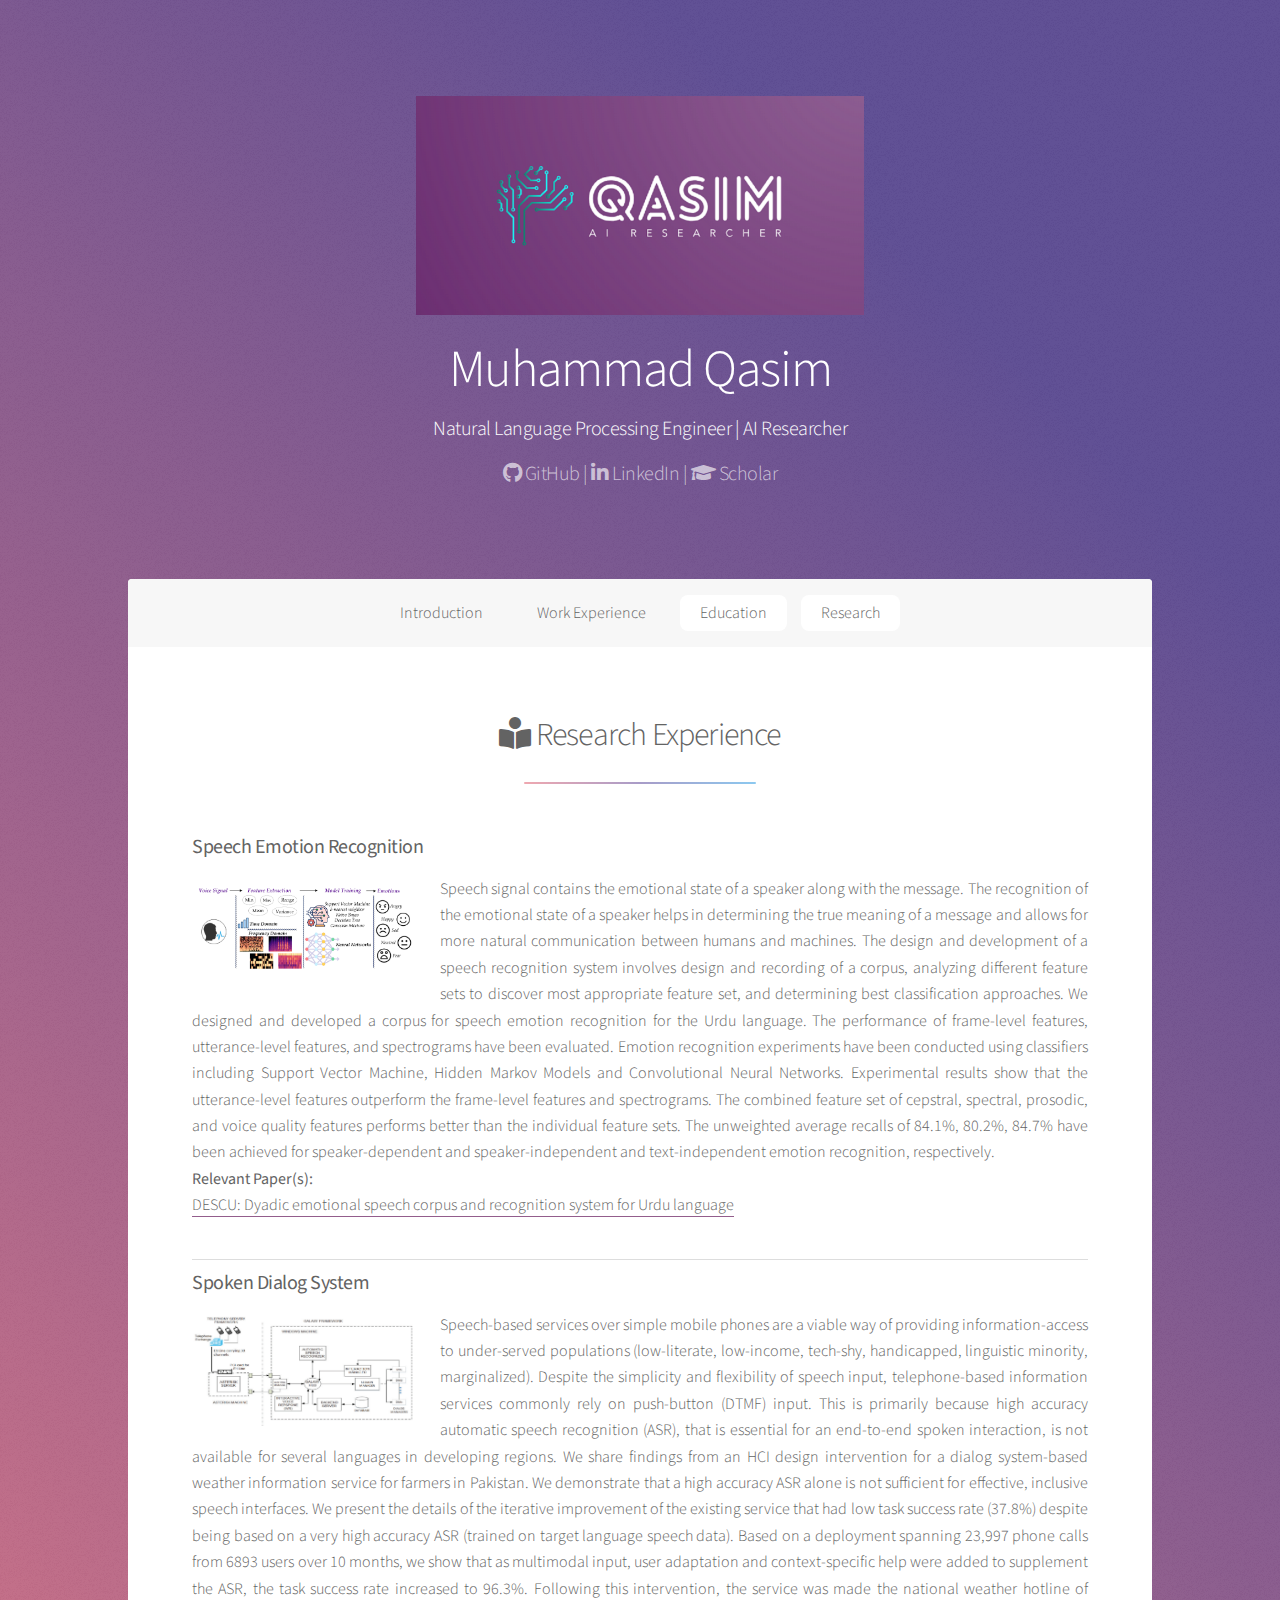
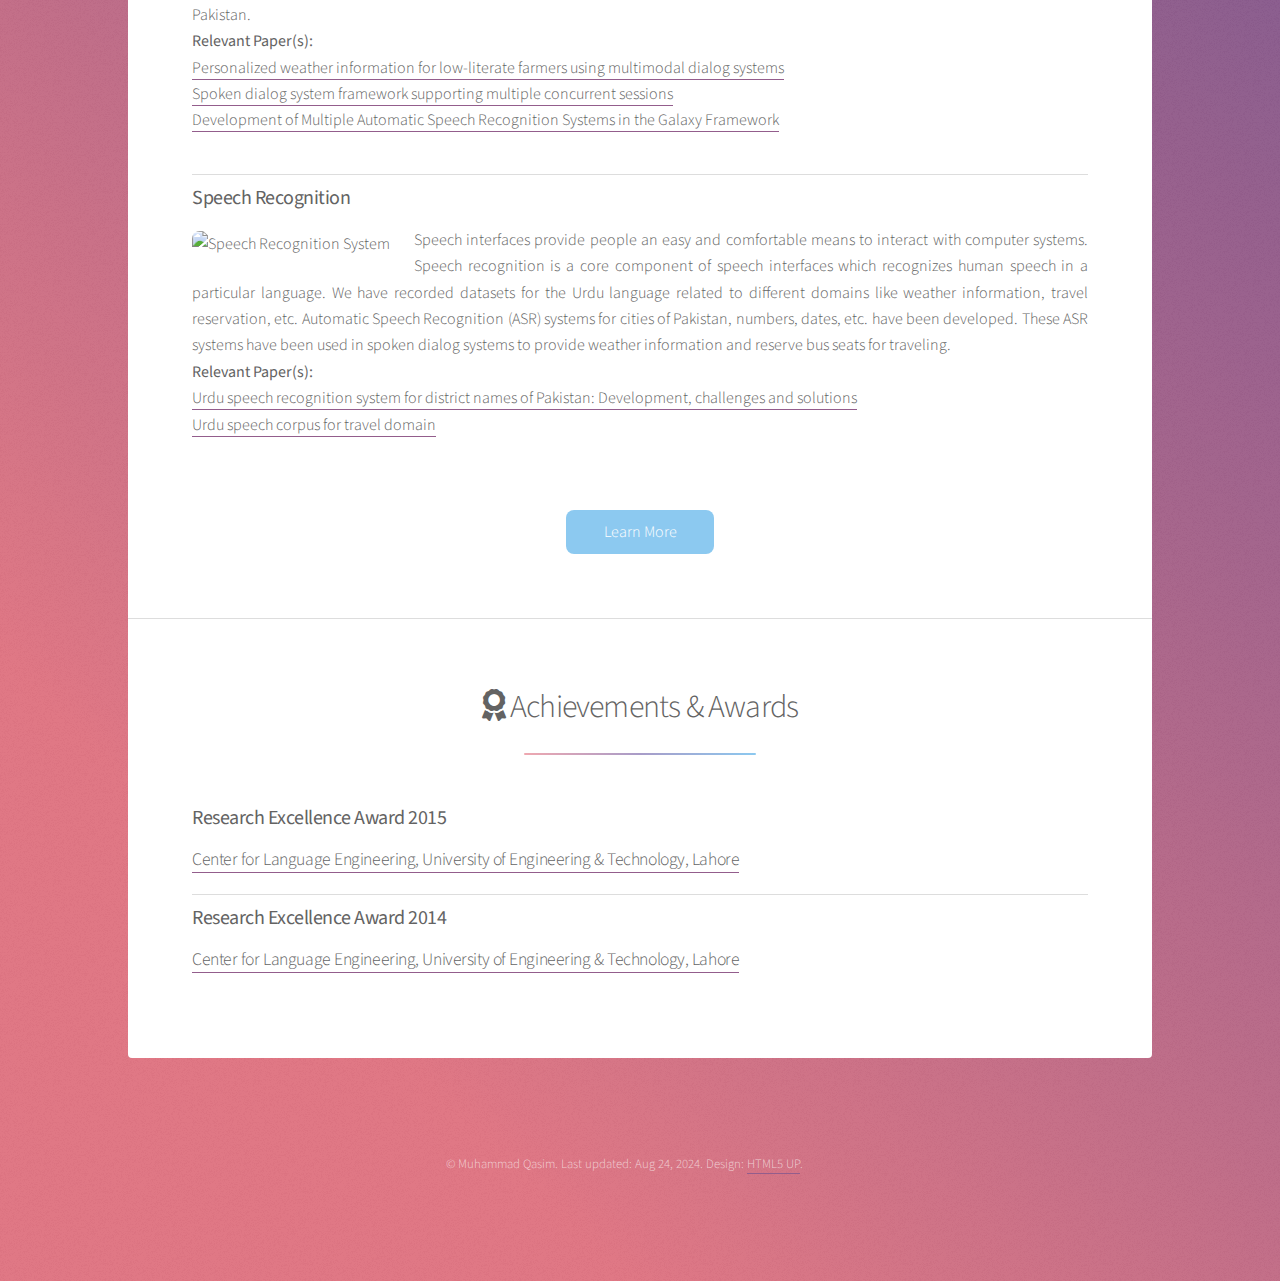
==== research.html @ 7b829e76 "updating profile info" ====
<!DOCTYPE HTML>
<!--
	Stellar by HTML5 UP
	html5up.net | @ajlkn
	Free for personal and commercial use under the CCA 3.0 license (html5up.net/license)
-->
<html>

<head>
	<title>Muhammad Qasim</title>
	<!-- <script src="https://kit.fontawesome.com/84e2fbe91d.js" crossorigin="anonymous"></script> -->
	<meta charset="utf-8" />
	<meta name="viewport" content="width=device-width, initial-scale=1, user-scalable=no" />

	<link rel="icon" href="images/icon-logo.png" type="image/icon type">
	<!--link rel="icon" type="image/x-icon" href="/images/icon-logo.png"-->

	<link rel="stylesheet" href="assets/css/main.css" />
	<noscript>
		<link rel="stylesheet" href="assets/css/noscript.css" /></noscript>
	<!-- <link rel="stylesheet" href="https://cdnjs.cloudflare.com/ajax/libs/font-awesome/4.7.0/css/font-awesome.min.css"> -->


	<!-- <link rel="stylesheet" href="https://cdn.jsdelivr.net/npm/@fortawesome/fontawesome-free@5.15.4/css/fontawesome.min.css" integrity="sha384-jLKHWM3JRmfMU0A5x5AkjWkw/EYfGUAGagvnfryNV3F9VqM98XiIH7VBGVoxVSc7" crossorigin="anonymous"> -->

</head>

<body class="is-preload">

	<!-- Wrapper -->
	<div id="wrapper">

		<!-- Header -->
		<header id="header" class="alt">
			<span class="logo"><img src="images/name-logo.png" alt="Qasim" /></span>
			<h1>Muhammad Qasim</h1>
			<h3>Natural Language Processing Engineer | AI Researcher</h3>
			<p>
				<a href="https://github.com/mqacim/" target="_blank" class="icon brands fa-github"> GitHub </a> | 
				<a href="https://www.linkedin.com/in/m-qasim/" target="_blank" class="icon brands fa-linkedin-in"> LinkedIn </a> | 
				<a href="https://scholar.google.com/citations?hl=en&user=E5h7Z2kAAAAJ" target="_blank" class="icon solid fa-graduation-cap"> Scholar </a>
				<!-- a href="https://mqacim.github.io/" class="fa fa-user"> Profile </a-->
			</p>
		</header>

		<!-- Nav -->
		<nav id="nav">
			<ul>
				<li><a href="index.html#intro">Introduction</a></li>
				<li><a href="index.html#work">Work Experience</a></li>
				<li><a href="index.html#education" class="active">Education</a></li>
				<li><a href="index.html#research" class="active">Research</a></li>
			</ul>
		</nav>

		<!-- Main -->
		<div id="main">

			<!-- First Section -->
			<section id="first" class="main special">
				<header class="major">
					<h2 class="icon solid fa-book-reader"> Research Experience</h2>
				</header>
				<ul class="alt" align="justify">
					<li>
						<h3><b>Speech Emotion Recognition</b></h3>
						<p><span class="image left"><img src="images/RnD/ser.png" alt="Speech Emotion Recognition" /></span>
							Speech signal contains the emotional state of a speaker along with the message. The recognition of the emotional state
							of a speaker helps in determining the true meaning of a message and allows for more natural communication between humans
							and machines. The design and development of a speech recognition system involves design and recording of a corpus, 
							analyzing different feature sets to discover most appropriate feature set, and determining best classification approaches.
							We designed and developed a corpus for speech emotion recognition for the Urdu language. The performance of
							frame-level features, utterance-level features, and spectrograms have been evaluated. Emotion recognition
							experiments have been conducted using classifiers including Support Vector Machine, Hidden Markov Models and
							Convolutional Neural Networks. Experimental results show that the utterance-level features outperform the frame-level
							features and spectrograms. The combined feature set of cepstral, spectral, prosodic, and voice quality features performs
							better than the individual feature sets. The unweighted average recalls of 84.1%, 80.2%, 84.7% have been achieved for
							speaker-dependent and speaker-independent and text-independent emotion recognition, respectively.
							<br>
							<b>Relevant Paper(s):</b>
							<br>
							<a href="https://www.sciencedirect.com/science/article/abs/pii/S0167639323000298">DESCU: Dyadic emotional speech corpus and recognition system for Urdu language</a>
						</p>
					</li>

					<li>
						<h3><b>Spoken Dialog System</b></h3>
						<p><span class="image left"><img src="images/RnD/sds.png" alt="Spoken Dialog System" /></span>
							Speech-based services over simple mobile phones are a viable way of providing information-access to under-served
							populations (low-literate, low-income, tech-shy, handicapped, linguistic minority, marginalized). Despite the simplicity
							and flexibility of speech input, telephone-based information services commonly rely on push-button (DTMF) input. This is
							primarily because high accuracy automatic speech recognition (ASR), that is essential for an end-to-end spoken
							interaction, is not available for several languages in developing regions. We share findings from an HCI design
							intervention for a dialog system-based weather information service for farmers in Pakistan. We demonstrate that a high
							accuracy ASR alone is not sufficient for effective, inclusive speech interfaces. We present the details of the iterative
							improvement of the existing service that had low task success rate (37.8%) despite being based on a very high accuracy
							ASR (trained on target language speech data). Based on a deployment spanning 23,997 phone calls from 6893 users over 10
							months, we show that as multimodal input, user adaptation and context-specific help were added to supplement the ASR,
							the task success rate increased to 96.3%. Following this intervention, the service was made the national weather hotline
							of Pakistan.
							</br>
							<b>Relevant Paper(s):</b>
							</br>
							<a href="https://link.springer.com/article/10.1007/s10772-021-09806-2">Personalized weather information for low-literate farmers using multimodal dialog systems</a>
							</br>
							<a href="https://ieeexplore.ieee.org/document/7918995">Spoken dialog system framework supporting multiple concurrent sessions</a>
							</br>
							<a href="https://www.cle.org.pk/Publication/papers/2015/DEVELOPMENT%20OF%20MULTIPLE%20AUTOMATIC%20SPEECH%20RECOGNITION%20SYSTEMS%20IN%20THE%20GALAXY%20FRAMEWORK.pdf">Development of Multiple Automatic Speech Recognition Systems in the Galaxy Framework</a>
					</p>
					</li>

					<li>
						<h3><b>Speech Recognition</b></h3>
						<p><span class="image left"><img src="https://cdn.prod.website-files.com/5f78e2718ee539597bb33346/61291857f2c2b959d46fa7f2_speech%20recognition.png" alt="Speech Recognition System" /></span>
							Speech interfaces provide people an easy and comfortable means to interact with computer systems. Speech recognition is
							a core component of speech interfaces which recognizes human speech in a particular language. We have recorded datasets 
							for the Urdu language related to different domains like weather information, travel reservation, etc. Automatic Speech 
							Recognition (ASR) systems for cities of Pakistan, numbers, dates, etc. have been developed. These ASR systems have been 
							used in spoken dialog systems to provide weather information and reserve bus seats for traveling.
							</br>
							<b>Relevant Paper(s):</b>
							</br>
							<a href="https://ieeexplore.ieee.org/document/7918979">Urdu speech recognition system for district names of Pakistan: Development, challenges and solutions</a>
							</br>
							<a href="https://ieeexplore.ieee.org/document/7919018">Urdu speech corpus for travel domain</a>
						</p>
					</li>

				</ul>
				<ul class="actions special">
					<li><a href="https://scholar.google.com/citations?hl=en&user=E5h7Z2kAAAAJ"  target="_blank" class="button primary fit">Learn More</a></li>
				</ul>
			</section>

			<section id="second" class="main special">
				<header class="major">
					<h2 class="icon solid fa-award"> Achievements & Awards</h2>
				</header>
				<ul class="alt" align="justify">
					<li>
						<h3><b>Research Excellence Award 2015</b></h3>
						<h4><a href="https://www.cle.org.pk/" target="_blank">Center for Language Engineering, University of Engineering & Technology, Lahore</a></h4>
					</li>
					<li>
						<h3><b>Research Excellence Award 2014</b></h3>
						<h4><a href="https://www.cle.org.pk/" target="_blank">Center for Language Engineering, University of Engineering & Technology, Lahore</a></h4>
					</li>
				</ul>
			</section>

		</div>

		<!-- Footer -->
		<footer id="footer">
			<p class="copyright">&copy; Muhammad Qasim. Last updated: Aug 24, 2024. Design: <a href="https://html5up.net">HTML5 UP</a>.</p>
		</footer>

	</div>

	<!-- Scripts -->
	<script src="assets/js/jquery.min.js"></script>
	<script src="assets/js/jquery.scrollex.min.js"></script>
	<script src="assets/js/jquery.scrolly.min.js"></script>
	<script src="assets/js/browser.min.js"></script>
	<script src="assets/js/breakpoints.min.js"></script>
	<script src="assets/js/util.js"></script>
	<script src="assets/js/main.js"></script>

</body>

</html>
---- assets/css/main.css ----
@import url(fontawesome-all.min.css);
@import 'https://fonts.googleapis.com/css?family=Source+Sans+Pro:300,400';

/*
	Stellar by HTML5 UP
	html5up.net | @ajlkn
	Free for personal and commercial use under the CCA 3.0 license (html5up.net/license)
*/

html, body, div, span, applet, object,
iframe, h1, h2, h3, h4, h5, h6, p, blockquote,
pre, a, abbr, acronym, address, big, cite,
code, del, dfn, em, img, ins, kbd, q, s, samp,
small, strike, strong, sub, sup, tt, var, b,
u, i, center, dl, dt, dd, ol, ul, li, fieldset,
form, label, legend, table, caption, tbody,
tfoot, thead, tr, th, td, article, aside,
canvas, details, embed, figure, figcaption,
footer, header, hgroup, menu, nav, output, ruby,
section, summary, time, mark, audio, video {
	margin: 0;
	padding: 0;
	border: 0;
	font-size: 100%;
	font: inherit;
	vertical-align: baseline;}

article, aside, details, figcaption, figure,
footer, header, hgroup, menu, nav, section {
	display: block;}

body {
	line-height: 1;
}

ol, ul {
	list-style: none;
}

blockquote, q {
	quotes: none;
}

	blockquote:before, blockquote:after, q:before, q:after {
		content: '';
		content: none;
	}

table {
	border-collapse: collapse;
	border-spacing: 0;
}

body {
	-webkit-text-size-adjust: none;
}

mark {
	background-color: transparent;
	color: inherit;
}

input::-moz-focus-inner {
	border: 0;
	padding: 0;
}

input, select, textarea {
	-moz-appearance: none;
	-webkit-appearance: none;
	-ms-appearance: none;
	appearance: none;
}

/* Basic */

	@-ms-viewport {
		width: device-width;
	}

	body {
		-ms-overflow-style: scrollbar;
	}

	@media screen and (max-width: 480px) {

		html, body {
			min-width: 320px;
		}

	}

	html {
		box-sizing: border-box;
	}

	*, *:before, *:after {
		box-sizing: inherit;
	}

	body {
		background-color: #935d8c;
		background-image: url("images/overlay.png"), -moz-linear-gradient(45deg, #e37682 15%, #5f4d93 85%);
		background-image: url("images/overlay.png"), -webkit-linear-gradient(45deg, #e37682 15%, #5f4d93 85%);
		background-image: url("images/overlay.png"), -ms-linear-gradient(45deg, #e37682 15%, #5f4d93 85%);
		background-image: url("images/overlay.png"), linear-gradient(45deg, #e37682 15%, #5f4d93 85%);
	}

		body.is-preload *, body.is-preload *:before, body.is-preload *:after {
			-moz-animation: none !important;
			-webkit-animation: none !important;
			-ms-animation: none !important;
			animation: none !important;
			-moz-transition: none !important;
			-webkit-transition: none !important;
			-ms-transition: none !important;
			transition: none !important;
		}

/* Type */

	body {
		background-color: #935d8c;
		color: rgba(255, 255, 255, 0.65);
	}

	body, input, select, textarea {
		font-family: "Source Sans Pro", Helvetica, sans-serif;
		font-size: 17pt;
		font-weight: 300;
		line-height: 1.65;
	}

		@media screen and (max-width: 1680px) {

			body, input, select, textarea {
				font-size: 14pt;
			}

		}

		@media screen and (max-width: 1280px) {

			body, input, select, textarea {
				font-size: 12pt;
			}

		}

		@media screen and (max-width: 360px) {

			body, input, select, textarea {
				font-size: 11pt;
			}

		}

	a {
		-moz-transition: color 0.2s ease, border-bottom 0.2s ease;
		-webkit-transition: color 0.2s ease, border-bottom 0.2s ease;
		-ms-transition: color 0.2s ease, border-bottom 0.2s ease;
		transition: color 0.2s ease, border-bottom 0.2s ease;
		text-decoration: none;
		border-bottom: solid 1px;
		border-bottom-color: #935d8c;
		color: inherit;
	}

		a:hover {
			border-bottom-color: #935d8c;
		}

	strong, b {
		font-weight: 400;
	}

	em, i {
		font-style: italic;
	}

	p {
		margin: 0 0 2em 0;
	}

		p.content {
			-moz-columns: 20em 2;
			-webkit-columns: 20em 2;
			-ms-columns: 20em 2;
			columns: 20em 2;
			-moz-column-gap: 2em;
			-webkit-column-gap: 2em;
			-ms-column-gap: 2em;
			column-gap: 2em;
			text-align: justify;
		}
	.tooltip {
		position: relative;
		display: inline-block;
		/* border-bottom: 1px solid black; */
		}
		
		.tooltip .tooltiptext {
		visibility: hidden;
		width: 120px;
		background-color: black;
		color: #fff;
		text-align: center;
		border-radius: 6px;
		padding: 5px 0;
		position: absolute;
		z-index: 1;
		bottom: 100%;
		left: 50%;
		margin-left: -60px;
		
		/* Fade in tooltip - takes 1 second to go from 0% to 100% opac: */
		opacity: 0;
		transition: opacity 1s;
		}
		
		.tooltip:hover .tooltiptext {
		visibility: visible;
		opacity: 1;
		}
		
	h1, h2, h3, h4, h5, h6 {
		font-weight: 300;
		line-height: 1.5;
		margin: 0 0 0.7em 0;
		letter-spacing: -0.025em;
	}

		h1 a, h2 a, h3 a, h4 a, h5 a, h6 a {
			color: inherit;
			text-decoration: none;
		}

	h1 {
		font-size: 2.5em;
		line-height: 1.2;
	}

	h2 {
		font-size: 1.5em;
	}

	h3 {
		font-size: 1.25em;
	}

	h4 {
		font-size: 1.1em;
	}

	h5 {
		font-size: 0.9em;
	}

	h6 {
		font-size: 0.7em;
	}

	@media screen and (max-width: 736px) {

		h1 {
			font-size: 2em;
		}

	}

	sub {
		font-size: 0.8em;
		position: relative;
		top: 0.5em;
	}

	sup {
		font-size: 0.8em;
		position: relative;
		top: -0.5em;
	}

	blockquote {
		border-left: solid 4px;
		font-style: italic;
		margin: 0 0 2em 0;
		padding: 0.5em 0 0.5em 2em;
	}

	code {
		border-radius: 8px;
		border: solid 1px;
		font-family: "Courier New", monospace;
		font-size: 0.9em;
		margin: 0 0.25em;
		padding: 0.25em 0.65em;
	}

	pre {
		-webkit-overflow-scrolling: touch;
		font-family: "Courier New", monospace;
		font-size: 0.9em;
		margin: 0 0 2em 0;
	}

		pre code {
			display: block;
			line-height: 1.75;
			padding: 1em 1.5em;
			overflow-x: auto;
		}

	hr {
		border: 0;
		border-bottom: solid 1px;
		margin: 2em 0;
	}

		hr.major {
			margin: 3em 0;
		}

	.align-left {
		text-align: left;
	}

	.align-center {
		text-align: center;
	}

	.align-right {
		text-align: right;
	}

	input, select, textarea {
		color: #ffffff;
	}

	a:hover {
		color: #ffffff;
	}

	strong, b {
		color: #ffffff;
	}

	h1, h2, h3, h4, h5, h6 {
		color: #ffffff;
	}

	blockquote {
		border-left-color: rgba(255, 255, 255, 0.35);
	}

	code {
		background: rgba(255, 255, 255, 0.075);
		border-color: rgba(255, 255, 255, 0.35);
	}

	hr {
		border-bottom-color: rgba(255, 255, 255, 0.35);
	}

/* Row */

	.row {
		display: flex;
		flex-wrap: wrap;
		box-sizing: border-box;
		align-items: stretch;
	}

		.row > * {
			box-sizing: border-box;
		}

		.row.gtr-uniform > * > :last-child {
			margin-bottom: 0;
		}

		.row.aln-left {
			justify-content: flex-start;
		}

		.row.aln-center {
			justify-content: center;
		}

		.row.aln-right {
			justify-content: flex-end;
		}

		.row.aln-top {
			align-items: flex-start;
		}

		.row.aln-middle {
			align-items: center;
		}

		.row.aln-bottom {
			align-items: flex-end;
		}

		.row > .imp {
			order: -1;
		}

		.row > .col-1 {
			width: 8.33333%;
		}

		.row > .off-1 {
			margin-left: 8.33333%;
		}

		.row > .col-2 {
			width: 16.66667%;
		}

		.row > .off-2 {
			margin-left: 16.66667%;
		}

		.row > .col-3 {
			width: 25%;
		}

		.row > .off-3 {
			margin-left: 25%;
		}

		.row > .col-4 {
			width: 33.33333%;
		}

		.row > .off-4 {
			margin-left: 33.33333%;
		}

		.row > .col-5 {
			width: 41.66667%;
		}

		.row > .off-5 {
			margin-left: 41.66667%;
		}

		.row > .col-6 {
			width: 50%;
		}

		.row > .off-6 {
			margin-left: 50%;
		}

		.row > .col-7 {
			width: 58.33333%;
		}

		.row > .off-7 {
			margin-left: 58.33333%;
		}

		.row > .col-8 {
			width: 66.66667%;
		}

		.row > .off-8 {
			margin-left: 66.66667%;
		}

		.row > .col-9 {
			width: 75%;
		}

		.row > .off-9 {
			margin-left: 75%;
		}

		.row > .col-10 {
			width: 83.33333%;
		}

		.row > .off-10 {
			margin-left: 83.33333%;
		}

		.row > .col-11 {
			width: 91.66667%;
		}

		.row > .off-11 {
			margin-left: 91.66667%;
		}

		.row > .col-12 {
			width: 100%;
		}

		.row > .off-12 {
			margin-left: 100%;
		}

		.row.gtr-0 {
			margin-top: 0;
			margin-left: 0em;
		}

			.row.gtr-0 > * {
				padding: 0 0 0 0em;
			}

			.row.gtr-0.gtr-uniform {
				margin-top: 0em;
			}

				.row.gtr-0.gtr-uniform > * {
					padding-top: 0em;
				}

		.row.gtr-25 {
			margin-top: 0;
			margin-left: -0.375em;
		}

			.row.gtr-25 > * {
				padding: 0 0 0 0.375em;
			}

			.row.gtr-25.gtr-uniform {
				margin-top: -0.375em;
			}

				.row.gtr-25.gtr-uniform > * {
					padding-top: 0.375em;
				}

		.row.gtr-50 {
			margin-top: 0;
			margin-left: -0.75em;
		}

			.row.gtr-50 > * {
				padding: 0 0 0 0.75em;
			}

			.row.gtr-50.gtr-uniform {
				margin-top: -0.75em;
			}

				.row.gtr-50.gtr-uniform > * {
					padding-top: 0.75em;
				}

		.row {
			margin-top: 0;
			margin-left: -1.5em;
		}

			.row > * {
				padding: 0 0 0 1.5em;
			}

			.row.gtr-uniform {
				margin-top: -1.5em;
			}

				.row.gtr-uniform > * {
					padding-top: 1.5em;
				}

		.row.gtr-150 {
			margin-top: 0;
			margin-left: -2.25em;
		}

			.row.gtr-150 > * {
				padding: 0 0 0 2.25em;
			}

			.row.gtr-150.gtr-uniform {
				margin-top: -2.25em;
			}

				.row.gtr-150.gtr-uniform > * {
					padding-top: 2.25em;
				}

		.row.gtr-200 {
			margin-top: 0;
			margin-left: -3em;
		}

			.row.gtr-200 > * {
				padding: 0 0 0 3em;
			}

			.row.gtr-200.gtr-uniform {
				margin-top: -3em;
			}

				.row.gtr-200.gtr-uniform > * {
					padding-top: 3em;
				}

		@media screen and (max-width: 1680px) {

			.row {
				display: flex;
				flex-wrap: wrap;
				box-sizing: border-box;
				align-items: stretch;
			}

				.row > * {
					box-sizing: border-box;
				}

				.row.gtr-uniform > * > :last-child {
					margin-bottom: 0;
				}

				.row.aln-left {
					justify-content: flex-start;
				}

				.row.aln-center {
					justify-content: center;
				}

				.row.aln-right {
					justify-content: flex-end;
				}

				.row.aln-top {
					align-items: flex-start;
				}

				.row.aln-middle {
					align-items: center;
				}

				.row.aln-bottom {
					align-items: flex-end;
				}

				.row > .imp-xlarge {
					order: -1;
				}

				.row > .col-1-xlarge {
					width: 8.33333%;
				}

				.row > .off-1-xlarge {
					margin-left: 8.33333%;
				}

				.row > .col-2-xlarge {
					width: 16.66667%;
				}

				.row > .off-2-xlarge {
					margin-left: 16.66667%;
				}

				.row > .col-3-xlarge {
					width: 25%;
				}

				.row > .off-3-xlarge {
					margin-left: 25%;
				}

				.row > .col-4-xlarge {
					width: 33.33333%;
				}

				.row > .off-4-xlarge {
					margin-left: 33.33333%;
				}

				.row > .col-5-xlarge {
					width: 41.66667%;
				}

				.row > .off-5-xlarge {
					margin-left: 41.66667%;
				}

				.row > .col-6-xlarge {
					width: 50%;
				}

				.row > .off-6-xlarge {
					margin-left: 50%;
				}

				.row > .col-7-xlarge {
					width: 58.33333%;
				}

				.row > .off-7-xlarge {
					margin-left: 58.33333%;
				}

				.row > .col-8-xlarge {
					width: 66.66667%;
				}

				.row > .off-8-xlarge {
					margin-left: 66.66667%;
				}

				.row > .col-9-xlarge {
					width: 75%;
				}

				.row > .off-9-xlarge {
					margin-left: 75%;
				}

				.row > .col-10-xlarge {
					width: 83.33333%;
				}

				.row > .off-10-xlarge {
					margin-left: 83.33333%;
				}

				.row > .col-11-xlarge {
					width: 91.66667%;
				}

				.row > .off-11-xlarge {
					margin-left: 91.66667%;
				}

				.row > .col-12-xlarge {
					width: 100%;
				}

				.row > .off-12-xlarge {
					margin-left: 100%;
				}

				.row.gtr-0 {
					margin-top: 0;
					margin-left: 0em;
				}

					.row.gtr-0 > * {
						padding: 0 0 0 0em;
					}

					.row.gtr-0.gtr-uniform {
						margin-top: 0em;
					}

						.row.gtr-0.gtr-uniform > * {
							padding-top: 0em;
						}

				.row.gtr-25 {
					margin-top: 0;
					margin-left: -0.375em;
				}

					.row.gtr-25 > * {
						padding: 0 0 0 0.375em;
					}

					.row.gtr-25.gtr-uniform {
						margin-top: -0.375em;
					}

						.row.gtr-25.gtr-uniform > * {
							padding-top: 0.375em;
						}

				.row.gtr-50 {
					margin-top: 0;
					margin-left: -0.75em;
				}

					.row.gtr-50 > * {
						padding: 0 0 0 0.75em;
					}

					.row.gtr-50.gtr-uniform {
						margin-top: -0.75em;
					}

						.row.gtr-50.gtr-uniform > * {
							padding-top: 0.75em;
						}

				.row {
					margin-top: 0;
					margin-left: -1.5em;
				}

					.row > * {
						padding: 0 0 0 1.5em;
					}

					.row.gtr-uniform {
						margin-top: -1.5em;
					}

						.row.gtr-uniform > * {
							padding-top: 1.5em;
						}

				.row.gtr-150 {
					margin-top: 0;
					margin-left: -2.25em;
				}

					.row.gtr-150 > * {
						padding: 0 0 0 2.25em;
					}

					.row.gtr-150.gtr-uniform {
						margin-top: -2.25em;
					}

						.row.gtr-150.gtr-uniform > * {
							padding-top: 2.25em;
						}

				.row.gtr-200 {
					margin-top: 0;
					margin-left: -3em;
				}

					.row.gtr-200 > * {
						padding: 0 0 0 3em;
					}

					.row.gtr-200.gtr-uniform {
						margin-top: -3em;
					}

						.row.gtr-200.gtr-uniform > * {
							padding-top: 3em;
						}

		}

		@media screen and (max-width: 1280px) {

			.row {
				display: flex;
				flex-wrap: wrap;
				box-sizing: border-box;
				align-items: stretch;
			}

				.row > * {
					box-sizing: border-box;
				}

				.row.gtr-uniform > * > :last-child {
					margin-bottom: 0;
				}

				.row.aln-left {
					justify-content: flex-start;
				}

				.row.aln-center {
					justify-content: center;
				}

				.row.aln-right {
					justify-content: flex-end;
				}

				.row.aln-top {
					align-items: flex-start;
				}

				.row.aln-middle {
					align-items: center;
				}

				.row.aln-bottom {
					align-items: flex-end;
				}

				.row > .imp-large {
					order: -1;
				}

				.row > .col-1-large {
					width: 8.33333%;
				}

				.row > .off-1-large {
					margin-left: 8.33333%;
				}

				.row > .col-2-large {
					width: 16.66667%;
				}

				.row > .off-2-large {
					margin-left: 16.66667%;
				}

				.row > .col-3-large {
					width: 25%;
				}

				.row > .off-3-large {
					margin-left: 25%;
				}

				.row > .col-4-large {
					width: 33.33333%;
				}

				.row > .off-4-large {
					margin-left: 33.33333%;
				}

				.row > .col-5-large {
					width: 41.66667%;
				}

				.row > .off-5-large {
					margin-left: 41.66667%;
				}

				.row > .col-6-large {
					width: 50%;
				}

				.row > .off-6-large {
					margin-left: 50%;
				}

				.row > .col-7-large {
					width: 58.33333%;
				}

				.row > .off-7-large {
					margin-left: 58.33333%;
				}

				.row > .col-8-large {
					width: 66.66667%;
				}

				.row > .off-8-large {
					margin-left: 66.66667%;
				}

				.row > .col-9-large {
					width: 75%;
				}

				.row > .off-9-large {
					margin-left: 75%;
				}

				.row > .col-10-large {
					width: 83.33333%;
				}

				.row > .off-10-large {
					margin-left: 83.33333%;
				}

				.row > .col-11-large {
					width: 91.66667%;
				}

				.row > .off-11-large {
					margin-left: 91.66667%;
				}

				.row > .col-12-large {
					width: 100%;
				}

				.row > .off-12-large {
					margin-left: 100%;
				}

				.row.gtr-0 {
					margin-top: 0;
					margin-left: 0em;
				}

					.row.gtr-0 > * {
						padding: 0 0 0 0em;
					}

					.row.gtr-0.gtr-uniform {
						margin-top: 0em;
					}

						.row.gtr-0.gtr-uniform > * {
							padding-top: 0em;
						}

				.row.gtr-25 {
					margin-top: 0;
					margin-left: -0.375em;
				}

					.row.gtr-25 > * {
						padding: 0 0 0 0.375em;
					}

					.row.gtr-25.gtr-uniform {
						margin-top: -0.375em;
					}

						.row.gtr-25.gtr-uniform > * {
							padding-top: 0.375em;
						}

				.row.gtr-50 {
					margin-top: 0;
					margin-left: -0.75em;
				}

					.row.gtr-50 > * {
						padding: 0 0 0 0.75em;
					}

					.row.gtr-50.gtr-uniform {
						margin-top: -0.75em;
					}

						.row.gtr-50.gtr-uniform > * {
							padding-top: 0.75em;
						}

				.row {
					margin-top: 0;
					margin-left: -1.5em;
				}

					.row > * {
						padding: 0 0 0 1.5em;
					}

					.row.gtr-uniform {
						margin-top: -1.5em;
					}

						.row.gtr-uniform > * {
							padding-top: 1.5em;
						}

				.row.gtr-150 {
					margin-top: 0;
					margin-left: -2.25em;
				}

					.row.gtr-150 > * {
						padding: 0 0 0 2.25em;
					}

					.row.gtr-150.gtr-uniform {
						margin-top: -2.25em;
					}

						.row.gtr-150.gtr-uniform > * {
							padding-top: 2.25em;
						}

				.row.gtr-200 {
					margin-top: 0;
					margin-left: -3em;
				}

					.row.gtr-200 > * {
						padding: 0 0 0 3em;
					}

					.row.gtr-200.gtr-uniform {
						margin-top: -3em;
					}

						.row.gtr-200.gtr-uniform > * {
							padding-top: 3em;
						}

		}

		@media screen and (max-width: 980px) {

			.row {
				display: flex;
				flex-wrap: wrap;
				box-sizing: border-box;
				align-items: stretch;
			}

				.row > * {
					box-sizing: border-box;
				}

				.row.gtr-uniform > * > :last-child {
					margin-bottom: 0;
				}

				.row.aln-left {
					justify-content: flex-start;
				}

				.row.aln-center {
					justify-content: center;
				}

				.row.aln-right {
					justify-content: flex-end;
				}

				.row.aln-top {
					align-items: flex-start;
				}

				.row.aln-middle {
					align-items: center;
				}

				.row.aln-bottom {
					align-items: flex-end;
				}

				.row > .imp-medium {
					order: -1;
				}

				.row > .col-1-medium {
					width: 8.33333%;
				}

				.row > .off-1-medium {
					margin-left: 8.33333%;
				}

				.row > .col-2-medium {
					width: 16.66667%;
				}

				.row > .off-2-medium {
					margin-left: 16.66667%;
				}

				.row > .col-3-medium {
					width: 25%;
				}

				.row > .off-3-medium {
					margin-left: 25%;
				}

				.row > .col-4-medium {
					width: 33.33333%;
				}

				.row > .off-4-medium {
					margin-left: 33.33333%;
				}

				.row > .col-5-medium {
					width: 41.66667%;
				}

				.row > .off-5-medium {
					margin-left: 41.66667%;
				}

				.row > .col-6-medium {
					width: 50%;
				}

				.row > .off-6-medium {
					margin-left: 50%;
				}

				.row > .col-7-medium {
					width: 58.33333%;
				}

				.row > .off-7-medium {
					margin-left: 58.33333%;
				}

				.row > .col-8-medium {
					width: 66.66667%;
				}

				.row > .off-8-medium {
					margin-left: 66.66667%;
				}

				.row > .col-9-medium {
					width: 75%;
				}

				.row > .off-9-medium {
					margin-left: 75%;
				}

				.row > .col-10-medium {
					width: 83.33333%;
				}

				.row > .off-10-medium {
					margin-left: 83.33333%;
				}

				.row > .col-11-medium {
					width: 91.66667%;
				}

				.row > .off-11-medium {
					margin-left: 91.66667%;
				}

				.row > .col-12-medium {
					width: 100%;
				}

				.row > .off-12-medium {
					margin-left: 100%;
				}

				.row.gtr-0 {
					margin-top: 0;
					margin-left: 0em;
				}

					.row.gtr-0 > * {
						padding: 0 0 0 0em;
					}

					.row.gtr-0.gtr-uniform {
						margin-top: 0em;
					}

						.row.gtr-0.gtr-uniform > * {
							padding-top: 0em;
						}

				.row.gtr-25 {
					margin-top: 0;
					margin-left: -0.375em;
				}

					.row.gtr-25 > * {
						padding: 0 0 0 0.375em;
					}

					.row.gtr-25.gtr-uniform {
						margin-top: -0.375em;
					}

						.row.gtr-25.gtr-uniform > * {
							padding-top: 0.375em;
						}

				.row.gtr-50 {
					margin-top: 0;
					margin-left: -0.75em;
				}

					.row.gtr-50 > * {
						padding: 0 0 0 0.75em;
					}

					.row.gtr-50.gtr-uniform {
						margin-top: -0.75em;
					}

						.row.gtr-50.gtr-uniform > * {
							padding-top: 0.75em;
						}

				.row {
					margin-top: 0;
					margin-left: -1.5em;
				}

					.row > * {
						padding: 0 0 0 1.5em;
					}

					.row.gtr-uniform {
						margin-top: -1.5em;
					}

						.row.gtr-uniform > * {
							padding-top: 1.5em;
						}

				.row.gtr-150 {
					margin-top: 0;
					margin-left: -2.25em;
				}

					.row.gtr-150 > * {
						padding: 0 0 0 2.25em;
					}

					.row.gtr-150.gtr-uniform {
						margin-top: -2.25em;
					}

						.row.gtr-150.gtr-uniform > * {
							padding-top: 2.25em;
						}

				.row.gtr-200 {
					margin-top: 0;
					margin-left: -3em;
				}

					.row.gtr-200 > * {
						padding: 0 0 0 3em;
					}

					.row.gtr-200.gtr-uniform {
						margin-top: -3em;
					}

						.row.gtr-200.gtr-uniform > * {
							padding-top: 3em;
						}

		}

		@media screen and (max-width: 736px) {

			.row {
				display: flex;
				flex-wrap: wrap;
				box-sizing: border-box;
				align-items: stretch;
			}

				.row > * {
					box-sizing: border-box;
				}

				.row.gtr-uniform > * > :last-child {
					margin-bottom: 0;
				}

				.row.aln-left {
					justify-content: flex-start;
				}

				.row.aln-center {
					justify-content: center;
				}

				.row.aln-right {
					justify-content: flex-end;
				}

				.row.aln-top {
					align-items: flex-start;
				}

				.row.aln-middle {
					align-items: center;
				}

				.row.aln-bottom {
					align-items: flex-end;
				}

				.row > .imp-small {
					order: -1;
				}

				.row > .col-1-small {
					width: 8.33333%;
				}

				.row > .off-1-small {
					margin-left: 8.33333%;
				}

				.row > .col-2-small {
					width: 16.66667%;
				}

				.row > .off-2-small {
					margin-left: 16.66667%;
				}

				.row > .col-3-small {
					width: 25%;
				}

				.row > .off-3-small {
					margin-left: 25%;
				}

				.row > .col-4-small {
					width: 33.33333%;
				}

				.row > .off-4-small {
					margin-left: 33.33333%;
				}

				.row > .col-5-small {
					width: 41.66667%;
				}

				.row > .off-5-small {
					margin-left: 41.66667%;
				}

				.row > .col-6-small {
					width: 50%;
				}

				.row > .off-6-small {
					margin-left: 50%;
				}

				.row > .col-7-small {
					width: 58.33333%;
				}

				.row > .off-7-small {
					margin-left: 58.33333%;
				}

				.row > .col-8-small {
					width: 66.66667%;
				}

				.row > .off-8-small {
					margin-left: 66.66667%;
				}

				.row > .col-9-small {
					width: 75%;
				}

				.row > .off-9-small {
					margin-left: 75%;
				}

				.row > .col-10-small {
					width: 83.33333%;
				}

				.row > .off-10-small {
					margin-left: 83.33333%;
				}

				.row > .col-11-small {
					width: 91.66667%;
				}

				.row > .off-11-small {
					margin-left: 91.66667%;
				}

				.row > .col-12-small {
					width: 100%;
				}

				.row > .off-12-small {
					margin-left: 100%;
				}

				.row.gtr-0 {
					margin-top: 0;
					margin-left: 0em;
				}

					.row.gtr-0 > * {
						padding: 0 0 0 0em;
					}

					.row.gtr-0.gtr-uniform {
						margin-top: 0em;
					}

						.row.gtr-0.gtr-uniform > * {
							padding-top: 0em;
						}

				.row.gtr-25 {
					margin-top: 0;
					margin-left: -0.25em;
				}

					.row.gtr-25 > * {
						padding: 0 0 0 0.25em;
					}

					.row.gtr-25.gtr-uniform {
						margin-top: -0.25em;
					}

						.row.gtr-25.gtr-uniform > * {
							padding-top: 0.25em;
						}

				.row.gtr-50 {
					margin-top: 0;
					margin-left: -0.5em;
				}

					.row.gtr-50 > * {
						padding: 0 0 0 0.5em;
					}

					.row.gtr-50.gtr-uniform {
						margin-top: -0.5em;
					}

						.row.gtr-50.gtr-uniform > * {
							padding-top: 0.5em;
						}

				.row {
					margin-top: 0;
					margin-left: -1em;
				}

					.row > * {
						padding: 0 0 0 1em;
					}

					.row.gtr-uniform {
						margin-top: -1em;
					}

						.row.gtr-uniform > * {
							padding-top: 1em;
						}

				.row.gtr-150 {
					margin-top: 0;
					margin-left: -1.5em;
				}

					.row.gtr-150 > * {
						padding: 0 0 0 1.5em;
					}

					.row.gtr-150.gtr-uniform {
						margin-top: -1.5em;
					}

						.row.gtr-150.gtr-uniform > * {
							padding-top: 1.5em;
						}

				.row.gtr-200 {
					margin-top: 0;
					margin-left: -2em;
				}

					.row.gtr-200 > * {
						padding: 0 0 0 2em;
					}

					.row.gtr-200.gtr-uniform {
						margin-top: -2em;
					}

						.row.gtr-200.gtr-uniform > * {
							padding-top: 2em;
						}

		}

		@media screen and (max-width: 480px) {

			.row {
				display: flex;
				flex-wrap: wrap;
				box-sizing: border-box;
				align-items: stretch;
			}

				.row > * {
					box-sizing: border-box;
				}

				.row.gtr-uniform > * > :last-child {
					margin-bottom: 0;
				}

				.row.aln-left {
					justify-content: flex-start;
				}

				.row.aln-center {
					justify-content: center;
				}

				.row.aln-right {
					justify-content: flex-end;
				}

				.row.aln-top {
					align-items: flex-start;
				}

				.row.aln-middle {
					align-items: center;
				}

				.row.aln-bottom {
					align-items: flex-end;
				}

				.row > .imp-xsmall {
					order: -1;
				}

				.row > .col-1-xsmall {
					width: 8.33333%;
				}

				.row > .off-1-xsmall {
					margin-left: 8.33333%;
				}

				.row > .col-2-xsmall {
					width: 16.66667%;
				}

				.row > .off-2-xsmall {
					margin-left: 16.66667%;
				}

				.row > .col-3-xsmall {
					width: 25%;
				}

				.row > .off-3-xsmall {
					margin-left: 25%;
				}

				.row > .col-4-xsmall {
					width: 33.33333%;
				}

				.row > .off-4-xsmall {
					margin-left: 33.33333%;
				}

				.row > .col-5-xsmall {
					width: 41.66667%;
				}

				.row > .off-5-xsmall {
					margin-left: 41.66667%;
				}

				.row > .col-6-xsmall {
					width: 50%;
				}

				.row > .off-6-xsmall {
					margin-left: 50%;
				}

				.row > .col-7-xsmall {
					width: 58.33333%;
				}

				.row > .off-7-xsmall {
					margin-left: 58.33333%;
				}

				.row > .col-8-xsmall {
					width: 66.66667%;
				}

				.row > .off-8-xsmall {
					margin-left: 66.66667%;
				}

				.row > .col-9-xsmall {
					width: 75%;
				}

				.row > .off-9-xsmall {
					margin-left: 75%;
				}

				.row > .col-10-xsmall {
					width: 83.33333%;
				}

				.row > .off-10-xsmall {
					margin-left: 83.33333%;
				}

				.row > .col-11-xsmall {
					width: 91.66667%;
				}

				.row > .off-11-xsmall {
					margin-left: 91.66667%;
				}

				.row > .col-12-xsmall {
					width: 100%;
				}

				.row > .off-12-xsmall {
					margin-left: 100%;
				}

				.row.gtr-0 {
					margin-top: 0;
					margin-left: 0em;
				}

					.row.gtr-0 > * {
						padding: 0 0 0 0em;
					}

					.row.gtr-0.gtr-uniform {
						margin-top: 0em;
					}

						.row.gtr-0.gtr-uniform > * {
							padding-top: 0em;
						}

				.row.gtr-25 {
					margin-top: 0;
					margin-left: -0.3125em;
				}

					.row.gtr-25 > * {
						padding: 0 0 0 0.3125em;
					}

					.row.gtr-25.gtr-uniform {
						margin-top: -0.3125em;
					}

						.row.gtr-25.gtr-uniform > * {
							padding-top: 0.3125em;
						}

				.row.gtr-50 {
					margin-top: 0;
					margin-left: -0.625em;
				}

					.row.gtr-50 > * {
						padding: 0 0 0 0.625em;
					}

					.row.gtr-50.gtr-uniform {
						margin-top: -0.625em;
					}

						.row.gtr-50.gtr-uniform > * {
							padding-top: 0.625em;
						}

				.row {
					margin-top: 0;
					margin-left: -1.25em;
				}

					.row > * {
						padding: 0 0 0 1.25em;
					}

					.row.gtr-uniform {
						margin-top: -1.25em;
					}

						.row.gtr-uniform > * {
							padding-top: 1.25em;
						}

				.row.gtr-150 {
					margin-top: 0;
					margin-left: -1.875em;
				}

					.row.gtr-150 > * {
						padding: 0 0 0 1.875em;
					}

					.row.gtr-150.gtr-uniform {
						margin-top: -1.875em;
					}

						.row.gtr-150.gtr-uniform > * {
							padding-top: 1.875em;
						}

				.row.gtr-200 {
					margin-top: 0;
					margin-left: -2.5em;
				}

					.row.gtr-200 > * {
						padding: 0 0 0 2.5em;
					}

					.row.gtr-200.gtr-uniform {
						margin-top: -2.5em;
					}

						.row.gtr-200.gtr-uniform > * {
							padding-top: 2.5em;
						}

		}

/* Box */

	.box {
		border-radius: 8px;
		border: solid;
		margin-bottom: 2em;
		padding: 1.5em;
	}

		.box > :last-child,
		.box > :last-child > :last-child,
		.box > :last-child > :last-child > :last-child {
			margin-bottom: 0;
		}

		.box.alt {
			border: 0;
			border-radius: 0;
			padding: 0;
		}

	.box {
		border-color: rgba(255, 255, 255, 0.35);
	}

/* Button */

	input[type="submit"],
	input[type="reset"],
	input[type="button"],
	button,
	.button {
		-moz-appearance: none;
		-webkit-appearance: none;
		-ms-appearance: none;
		appearance: none;
		-moz-transition: background-color 0.2s ease-in-out, color 0.2s ease-in-out;
		-webkit-transition: background-color 0.2s ease-in-out, color 0.2s ease-in-out;
		-ms-transition: background-color 0.2s ease-in-out, color 0.2s ease-in-out;
		transition: background-color 0.2s ease-in-out, color 0.2s ease-in-out;
		border-radius: 8px;
		border: 0;
		cursor: pointer;
		display: inline-block;
		font-weight: 300;
		height: 2.75em;
		line-height: 2.75em;
		min-width: 9.25em;
		padding: 0 1.5em;
		text-align: center;
		text-decoration: none;
		white-space: nowrap;
	}

		input[type="submit"].icon,
		input[type="reset"].icon,
		input[type="button"].icon,
		button.icon,
		.button.icon {
			padding-left: 1.35em;
		}

			input[type="submit"].icon:before,
			input[type="reset"].icon:before,
			input[type="button"].icon:before,
			button.icon:before,
			.button.icon:before {
				margin-right: 0.5em;
			}

		input[type="submit"].fit,
		input[type="reset"].fit,
		input[type="button"].fit,
		button.fit,
		.button.fit {
			width: 100%;
		}

		input[type="submit"].small,
		input[type="reset"].small,
		input[type="button"].small,
		button.small,
		.button.small {
			font-size: 0.8em;
		}

		input[type="submit"].large,
		input[type="reset"].large,
		input[type="button"].large,
		button.large,
		.button.large {
			font-size: 1.35em;
		}

		input[type="submit"].disabled, input[type="submit"]:disabled,
		input[type="reset"].disabled,
		input[type="reset"]:disabled,
		input[type="button"].disabled,
		input[type="button"]:disabled,
		button.disabled,
		button:disabled,
		.button.disabled,
		.button:disabled {
			pointer-events: none;
			opacity: 0.25;
		}

		@media screen and (max-width: 736px) {

			input[type="submit"],
			input[type="reset"],
			input[type="button"],
			button,
			.button {
				min-width: 0;
			}

		}

	input[type="submit"],
	input[type="reset"],
	input[type="button"],
	button,
	.button {
		background-color: transparent;
		box-shadow: inset 0 0 0 1px rgba(255, 255, 255, 0.35);
		color: #ffffff !important;
	}

		input[type="submit"]:hover,
		input[type="reset"]:hover,
		input[type="button"]:hover,
		button:hover,
		.button:hover {
			background-color: rgba(255, 255, 255, 0.075);
		}

		input[type="submit"]:active,
		input[type="reset"]:active,
		input[type="button"]:active,
		button:active,
		.button:active {
			background-color: rgba(255, 255, 255, 0.2);
		}

		input[type="submit"].icon:before,
		input[type="reset"].icon:before,
		input[type="button"].icon:before,
		button.icon:before,
		.button.icon:before {
			color: rgba(255, 255, 255, 0.5);
		}

		input[type="submit"].primary,
		input[type="reset"].primary,
		input[type="button"].primary,
		button.primary,
		.button.primary {
			background-color: #8cc9f0;
			color: #ffffff !important;
			box-shadow: none;
		}

			input[type="submit"].primary:hover,
			input[type="reset"].primary:hover,
			input[type="button"].primary:hover,
			button.primary:hover,
			.button.primary:hover {
				background-color: #9acff2;
			}

			input[type="submit"].primary:active,
			input[type="reset"].primary:active,
			input[type="button"].primary:active,
			button.primary:active,
			.button.primary:active {
				background-color: #7ec3ee;
			}

			input[type="submit"].primary.icon:before,
			input[type="reset"].primary.icon:before,
			input[type="button"].primary.icon:before,
			button.primary.icon:before,
			.button.primary.icon:before {
				color: #ffffff !important;
			}

/* Form */

	form {
		margin: 0 0 2em 0;
	}

	label {
		display: block;
		font-size: 0.9em;
		font-weight: 400;
		margin: 0 0 1em 0;
	}

	input[type="text"],
	input[type="password"],
	input[type="email"],
	select,
	textarea {
		-moz-appearance: none;
		-webkit-appearance: none;
		-ms-appearance: none;
		appearance: none;
		border-radius: 8px;
		border: solid 1px;
		color: inherit;
		display: block;
		outline: 0;
		padding: 0 1em;
		text-decoration: none;
		width: 100%;
	}

		input[type="text"]:invalid,
		input[type="password"]:invalid,
		input[type="email"]:invalid,
		select:invalid,
		textarea:invalid {
			box-shadow: none;
		}

	select {
		background-size: 1.25rem;
		background-repeat: no-repeat;
		background-position: calc(100% - 1rem) center;
		height: 2.75em;
		padding-right: 2.75em;
		text-overflow: ellipsis;
	}

		select:focus::-ms-value {
			background-color: transparent;
		}

		select::-ms-expand {
			display: none;
		}

	input[type="text"],
	input[type="password"],
	input[type="email"],
	select {
		height: 2.75em;
	}

	textarea {
		padding: 0.75em 1em;
	}

	input[type="checkbox"],
	input[type="radio"] {
		-moz-appearance: none;
		-webkit-appearance: none;
		-ms-appearance: none;
		appearance: none;
		display: block;
		float: left;
		margin-right: -2em;
		opacity: 0;
		width: 1em;
		z-index: -1;
	}

		input[type="checkbox"] + label,
		input[type="radio"] + label {
			text-decoration: none;
			cursor: pointer;
			display: inline-block;
			font-size: 1em;
			font-weight: 300;
			padding-left: 2.4em;
			padding-right: 0.75em;
			position: relative;
		}

			input[type="checkbox"] + label:before,
			input[type="radio"] + label:before {
				-moz-osx-font-smoothing: grayscale;
				-webkit-font-smoothing: antialiased;
				display: inline-block;
				font-style: normal;
				font-variant: normal;
				text-rendering: auto;
				line-height: 1;
				text-transform: none !important;
				font-family: 'Font Awesome 5 Free';
				font-weight: 900;
			}

			input[type="checkbox"] + label:before,
			input[type="radio"] + label:before {
				border-radius: 8px;
				border: solid 1px;
				content: '';
				display: inline-block;
				font-size: 0.8em;
				height: 2.0625em;
				left: 0;
				line-height: 2.0625em;
				position: absolute;
				text-align: center;
				top: 0;
				width: 2.0625em;
			}

		input[type="checkbox"]:checked + label:before,
		input[type="radio"]:checked + label:before {
			content: '\f00c';
		}

	input[type="checkbox"] + label:before {
		border-radius: 8px;
	}

	input[type="radio"] + label:before {
		border-radius: 100%;
	}

	::-webkit-input-placeholder {
		opacity: 1.0;
	}

	:-moz-placeholder {
		opacity: 1.0;
	}

	::-moz-placeholder {
		opacity: 1.0;
	}

	:-ms-input-placeholder {
		opacity: 1.0;
	}

	label {
		color: #ffffff;
	}

	input[type="text"],
	input[type="password"],
	input[type="email"],
	select,
	textarea {
		background-color: rgba(255, 255, 255, 0.075);
		border-color: rgba(255, 255, 255, 0.35);
	}

		input[type="text"]:focus,
		input[type="password"]:focus,
		input[type="email"]:focus,
		select:focus,
		textarea:focus {
			border-color: #8cc9f0;
			box-shadow: 0 0 0 1px #8cc9f0;
		}

	select {
		background-image: url("data:image/svg+xml;charset=utf8,%3Csvg xmlns='http://www.w3.org/2000/svg' width='40' height='40' preserveAspectRatio='none' viewBox='0 0 40 40'%3E%3Cpath d='M9.4,12.3l10.4,10.4l10.4-10.4c0.2-0.2,0.5-0.4,0.9-0.4c0.3,0,0.6,0.1,0.9,0.4l3.3,3.3c0.2,0.2,0.4,0.5,0.4,0.9 c0,0.4-0.1,0.6-0.4,0.9L20.7,31.9c-0.2,0.2-0.5,0.4-0.9,0.4c-0.3,0-0.6-0.1-0.9-0.4L4.3,17.3c-0.2-0.2-0.4-0.5-0.4-0.9 c0-0.4,0.1-0.6,0.4-0.9l3.3-3.3c0.2-0.2,0.5-0.4,0.9-0.4S9.1,12.1,9.4,12.3z' fill='rgba(255, 255, 255, 0.35)' /%3E%3C/svg%3E");
	}

		select option {
			color: #ffffff;
			background: #935d8c;
		}

	input[type="checkbox"] + label,
	input[type="radio"] + label {
		color: rgba(255, 255, 255, 0.65);
	}

		input[type="checkbox"] + label:before,
		input[type="radio"] + label:before {
			background: rgba(255, 255, 255, 0.075);
			border-color: rgba(255, 255, 255, 0.35);
		}

	input[type="checkbox"]:checked + label:before,
	input[type="radio"]:checked + label:before {
		background-color: #ffffff;
		border-color: #ffffff;
		color: #935d8c;
	}

	input[type="checkbox"]:focus + label:before,
	input[type="radio"]:focus + label:before {
		border-color: #8cc9f0;
		box-shadow: 0 0 0 1px #8cc9f0;
	}

	::-webkit-input-placeholder {
		color: rgba(255, 255, 255, 0.5) !important;
	}

	:-moz-placeholder {
		color: rgba(255, 255, 255, 0.5) !important;
	}

	::-moz-placeholder {
		color: rgba(255, 255, 255, 0.5) !important;
	}

	:-ms-input-placeholder {
		color: rgba(255, 255, 255, 0.5) !important;
	}

	.formerize-placeholder {
		color: rgba(255, 255, 255, 0.5) !important;
	}

/* Icon */

	.icon {
		text-decoration: none;
		-moz-transition: background-color 0.2s ease-in-out, color 0.2s ease-in-out;
		-webkit-transition: background-color 0.2s ease-in-out, color 0.2s ease-in-out;
		-ms-transition: background-color 0.2s ease-in-out, color 0.2s ease-in-out;
		transition: background-color 0.2s ease-in-out, color 0.2s ease-in-out;
		border-bottom: none;
		position: relative;
	}

		.icon:before {
			-moz-osx-font-smoothing: grayscale;
			-webkit-font-smoothing: antialiased;
			display: inline-block;
			font-style: normal;
			font-variant: normal;
			text-rendering: auto;
			line-height: 1;
			text-transform: none !important;
			font-family: 'Font Awesome 5 Free';
			font-weight: 400;
		}

		.icon > .label {
			display: none;
		}

		.icon:before {
			line-height: solid;
		}

		.icon.solid:before {
			font-weight: 900;
		}

		.icon.brands:before {
			font-family: 'Font Awesome 5 Brands';
		}

		.icon.major {
			border: solid 1px;
			display: inline-block;
			border-radius: 100%;
			padding: 0.65em;
			margin: 0 0 2em 0;
			cursor: default;
		}

			.icon.major:before {
				display: inline-block;
				font-size: 6.25rem;
				width: 2.25em;
				height: 2.25em;
				line-height: 2.2em;
				border-radius: 100%;
				border: solid 1px;
				text-align: center;
			}

		.icon.alt {
			display: inline-block;
			border: solid 1px;
			border-radius: 100%;
		}

			.icon.alt:before {
				display: block;
				font-size: 1.25em;
				width: 2em;
				height: 2em;
				text-align: center;
				line-height: 2em;
			}

		.icon.style1 {
			color: #efa8b0;
		}

		.icon.style2 {
			color: #c79cc8;
		}

		.icon.style3 {
			color: #a89cc8;
		}

		.icon.style4 {
			color: #9bb2e1;
		}

		.icon.style5 {
			color: #8cc9f0;
		}

		@media screen and (max-width: 1680px) {

			.icon.major:before {
				font-size: 5.5rem;
			}

		}

		@media screen and (max-width: 1280px) {

			.icon.major:before {
				font-size: 4.75rem;
			}

		}

		@media screen and (max-width: 736px) {

			.icon.major {
				margin: 0 0 1.5em 0;
				padding: 0.35em;
			}

				.icon.major:before {
					font-size: 3.5rem;
				}

		}

	.icon.major {
		border-color: rgba(255, 255, 255, 0.35);
	}

		.icon.major:before {
			border-color: rgba(255, 255, 255, 0.35);
		}

	.icon.alt {
		border-color: rgba(255, 255, 255, 0.35);
		color: #ffffff;
	}

		.icon.alt:hover {
			background-color: rgba(255, 255, 255, 0.075);
		}

		.icon.alt:active {
			background-color: rgba(255, 255, 255, 0.2);
		}

/* Image */

	.image {
		border-radius: 8px;
		border: 0;
		display: inline-block;
		position: relative;
	}

		.image img {
			border-radius: 8px;
			display: block;
		}

		.image.left, .image.right {
			max-width: 25%;
		}

			.image.left img, .image.right img {
				width: 100%;
			}

		.image.left {
			float: left;
			margin: 0 1.5em 1em 0;
			top: 0.25em;
		}

		.image.right {
			float: right;
			margin: 0 0 1em 1.5em;
			top: 0.25em;
		}
		.image.blog {
			display: block;
			max-width:250px;
			min-width: 150px;
			width: 100%;
			
		}
			.image.blog img {
				/* border: 1px solid #935d8c; */
				border-radius: 10px;
				width: 100%;
				/* max-width: 30%; */
			}

		.image.fit {
			display: block;
			margin: 0 0 2em 0;
			width: 100%;
			
		}

			.image.fit img {
				width: 85%;
				margin-left: auto;
				margin-right: auto;
			}

		.image.main {
			display: block;
			margin: 0 0 3em 0;
			width: 100%;
		}

			.image.main img {
				width: 100%;
			}

/* List */

	ol {
		list-style: decimal;
		margin: 0 0 2em 0;
		padding-left: 1.25em;
	}

		ol li {
			padding-left: 0.25em;
		}

	ul {
		list-style: disc;
		margin: 0 0 2em 0;
		padding-left: 1em;
	}

		ul li {
			padding-left: 0.5em;
		}

		ul.alt {
			list-style: none;
			padding-left: 0;
		}

			ul.alt li {
				border-top: solid 1px;
				padding: 0.5em 0;
			}

				ul.alt li:first-child {
					border-top: 0;
					padding-top: 0;
				}

	dl {
		margin: 0 0 2em 0;
	}

		dl dt {
			display: block;
			font-weight: 400;
			margin: 0 0 1em 0;
		}

		dl dd {
			margin-left: 2em;
		}

		dl.alt dt {
			display: block;
			width: 3em;
			margin: 0;
			clear: left;
			float: left;
		}

		dl.alt dd {
			margin: 0 0 0.85em 5.5em;
		}

		dl.alt:after {
			content: '';
			display: block;
			clear: both;
		}

	ul.alt li {
		border-top-color: rgba(255, 255, 255, 0.35);
	}

	dl dt {
		color: #ffffff;
	}

/* Actions */

	ul.actions {
		display: -moz-flex;
		display: -webkit-flex;
		display: -ms-flex;
		display: flex;
		cursor: default;
		list-style: none;
		margin-left: -1em;
		padding-left: 0;
	}

		ul.actions li {
			padding: 0 0 0 1em;
			vertical-align: middle;
		}

		ul.actions.special {
			-moz-justify-content: center;
			-webkit-justify-content: center;
			-ms-justify-content: center;
			justify-content: center;
			width: 100%;
			margin-left: 0;
		}

			ul.actions.special li:first-child {
				padding-left: 0;
			}

		ul.actions.stacked {
			-moz-flex-direction: column;
			-webkit-flex-direction: column;
			-ms-flex-direction: column;
			flex-direction: column;
			margin-left: 0;
		}

			ul.actions.stacked li {
				padding: 1.3em 0 0 0;
			}

				ul.actions.stacked li:first-child {
					padding-top: 0;
				}

		ul.actions.fit {
			width: calc(100% + 1em);
		}

			ul.actions.fit li {
				-moz-flex-grow: 1;
				-webkit-flex-grow: 1;
				-ms-flex-grow: 1;
				flex-grow: 1;
				-moz-flex-shrink: 1;
				-webkit-flex-shrink: 1;
				-ms-flex-shrink: 1;
				flex-shrink: 1;
				width: 100%;
			}

				ul.actions.fit li > * {
					width: 100%;
				}

			ul.actions.fit.stacked {
				width: 100%;
			}

		@media screen and (max-width: 480px) {

			ul.actions:not(.fixed) {
				-moz-flex-direction: column;
				-webkit-flex-direction: column;
				-ms-flex-direction: column;
				flex-direction: column;
				margin-left: 0;
				width: 100% !important;
			}

				ul.actions:not(.fixed) li {
					-moz-flex-grow: 1;
					-webkit-flex-grow: 1;
					-ms-flex-grow: 1;
					flex-grow: 1;
					-moz-flex-shrink: 1;
					-webkit-flex-shrink: 1;
					-ms-flex-shrink: 1;
					flex-shrink: 1;
					padding: 1em 0 0 0;
					text-align: center;
					width: 100%;
				}

					ul.actions:not(.fixed) li > * {
						width: 100%;
					}

					ul.actions:not(.fixed) li:first-child {
						padding-top: 0;
					}

					ul.actions:not(.fixed) li input[type="submit"],
					ul.actions:not(.fixed) li input[type="reset"],
					ul.actions:not(.fixed) li input[type="button"],
					ul.actions:not(.fixed) li button,
					ul.actions:not(.fixed) li .button {
						width: 100%;
					}

						ul.actions:not(.fixed) li input[type="submit"].icon:before,
						ul.actions:not(.fixed) li input[type="reset"].icon:before,
						ul.actions:not(.fixed) li input[type="button"].icon:before,
						ul.actions:not(.fixed) li button.icon:before,
						ul.actions:not(.fixed) li .button.icon:before {
							margin-left: -0.5rem;
						}

		}

/* Icons */

	ul.icons {
		cursor: default;
		list-style: none;
		padding-left: 0;
	}

		ul.icons li {
			display: inline-block;
			padding: 0 0.65em 0 0;
		}

			ul.icons li:last-child {
				padding-right: 0 !important;
			}

/* Section/Article */

	section.special, article.special {
		text-align: center;
	}

	header.major {
		margin-bottom: 3em;
	}

		header.major h2 {
			font-size: 2em;
		}

			header.major h2:after {
				display: block;
				content: '';
				width: 7.25em;
				height: 2px;
				margin: 0.7em 0 1em 0;
				border-radius: 2px;
			}

				section.special header.major h2:after, article.special header.major h2:after {
					margin-left: auto;
					margin-right: auto;
				}

		header.major p {
			font-size: 1.25em;
			letter-spacing: -0.025em;
		}

		header.major.special {
			text-align: center;
		}

			header.major.special h2:after {
				margin-left: auto;
				margin-right: auto;
			}

	footer.major {
		margin-top: 3em;
	}

	@media screen and (max-width: 736px) {

		header.major {
			margin-bottom: 0;
		}

			header.major h2 {
				font-size: 1.5em;
			}

			header.major p {
				font-size: 1em;
				letter-spacing: 0;
			}

				header.major p br {
					display: none;
				}

		footer.major {
			margin-top: 0;
		}

	}

	header.major h2:after {
		background-color: rgba(255, 255, 255, 0.35);
	}

/* Table */

	.table-wrapper {
		-webkit-overflow-scrolling: touch;
		overflow-x: auto;
	}

	table {
		margin: 0 0 2em 0;
		width: 100%;
	}

		table tbody tr {
			border: solid 1px;
			border-left: 0;
			border-right: 0;
		}

		table td {
			padding: 0.75em 0.75em;
			vertical-align: middle;
		}

		table th {
			font-size: 0.9em;
			font-weight: 400;
			padding: 0 0.75em 0.75em 0.75em;
			text-align: left;
		}

		table thead {
			border-bottom: solid 2px;
		}

		table tfoot {
			border-top: solid 2px;
		}

		table.alt {
			border-collapse: separate;
		}

			table.alt tbody tr td {
				border: solid 1px;
				border-left-width: 0;
				border-top-width: 0;
			}

				table.alt tbody tr td:first-child {
					border-left-width: 1px;
				}

			table.alt tbody tr:first-child td {
				border-top-width: 1px;
			}

			table.alt thead {
				border-bottom: 0;
			}

			table.alt tfoot {
				border-top: 0;
			}

	table tbody tr {
		border-color: rgba(255, 255, 255, 0.35);
	}

		table tbody tr:nth-child(2n + 1) {
			background-color: rgba(255, 255, 255, 0.075);
		}

	table th {
		color: #ffffff;
	}

	table thead {
		border-bottom-color: rgba(255, 255, 255, 0.35);
	}

	table tfoot {
		border-top-color: rgba(255, 255, 255, 0.35);
	}

	table.alt tbody tr td {
		border-color: rgba(255, 255, 255, 0.35);
	}

/* Features */

	.features {
		display: -moz-flex;
		display: -webkit-flex;
		display: -ms-flex;
		display: flex;
		-moz-flex-wrap: wrap;
		-webkit-flex-wrap: wrap;
		-ms-flex-wrap: wrap;
		flex-wrap: wrap;
		-moz-justify-content: center;
		-webkit-justify-content: center;
		-ms-justify-content: center;
		justify-content: center;
		width: calc(100% + 2em);
		margin: 0 0 3em -2em;
		padding: 0;
		list-style: none;
	}

		.features li {
			width: calc(33.33333% - 2em);
			margin-left: 2em;
			margin-top: 3em;
			padding: 0;
		}

			.features li:nth-child(1), .features li:nth-child(2), .features li:nth-child(3) {
				margin-top: 0;
			}

			.features li > :last-child {
				margin-bottom: 0;
			}

		@media screen and (max-width: 980px) {

			.features li {
				width: calc(50% - 2em);
			}

				.features li:nth-child(3) {
					margin-top: 3em;
				}

		}

		@media screen and (max-width: 736px) {

			.features {
				width: 100%;
				margin: 0 0 2em 0;
			}

				.features li {
					width: 100%;
					margin-left: 0;
					margin-top: 2em;
				}

					.features li:nth-child(2), .features li:nth-child(3) {
						margin-top: 2em;
					}

		}

/* Statistics */

	.statistics {
		display: -moz-flex;
		display: -webkit-flex;
		display: -ms-flex;
		display: flex;
		width: 100%;
		margin: 0 0 3em 0;
		padding: 0;
		list-style: none;
		cursor: default;
	}

		.statistics li {
			-moz-flex: 1;
			-webkit-flex: 1;
			-ms-flex: 1;
			flex: 1;
			padding: 1.5em;
			color: #ffffff;
			text-align: center;
		}

			.statistics li.style1 {
				background-color: #efa8b0;
			}

			.statistics li.style2 {
				background-color: #c79cc8;
			}

			.statistics li.style3 {
				background-color: #a89cc8;
			}

			.statistics li.style4 {
				background-color: #9bb2e1;
			}

			.statistics li.style5 {
				background-color: #8cc9f0;
			}

			.statistics li strong, .statistics li b {
				display: block;
				font-size: 2em;
				line-height: 1.1;
				color: inherit !important;
				font-weight: 300;
				letter-spacing: -0.025em;
			}

			.statistics li:first-child {
				border-top-left-radius: 8px;
				border-bottom-left-radius: 8px;
			}

			.statistics li:last-child {
				border-top-right-radius: 8px;
				border-bottom-right-radius: 8px;
			}

			.statistics li .icon {
				display: inline-block;
			}

				.statistics li .icon:before {
					font-size: 2.75rem;
					line-height: 1.3;
				}

		@media screen and (max-width: 980px) {

			.statistics li strong, .statistics li b {
				font-size: 1.5em;
			}

		}

		@media screen and (max-width: 736px) {

			.statistics {
				display: block;
				width: 20em;
				max-width: 100%;
				margin: 0 auto 2em auto;
			}

				.statistics li:first-child {
					border-bottom-left-radius: 0;
					border-top-right-radius: 8px;
				}

				.statistics li:last-child {
					border-top-right-radius: 0;
					border-bottom-left-radius: 8px;
				}

				.statistics li .icon:before {
					font-size: 3.75rem;
				}

				.statistics li strong, .statistics li b {
					font-size: 2.5em;
				}

		}

/* Spotlight */

	.spotlight {
		display: -moz-flex;
		display: -webkit-flex;
		display: -ms-flex;
		display: flex;
		-moz-align-items: center;
		-webkit-align-items: center;
		-ms-align-items: center;
		align-items: center;
		margin: 0 0 0 0;
	}

		.spotlight .content {
			-moz-flex: 1;
			-webkit-flex: 1;
			-ms-flex: 1;
			flex: 1;
		}

			.spotlight .content > :last-child {
				margin-bottom: 0;
			}

			.spotlight .content header.major {
				margin: 0 0 2em 0;
			}

		.spotlight .image {
			display: inline-block;
			margin-left: 4em;
			padding: 0.65em;
			border-radius: 100%;
			border: solid 1px;
		}

			.spotlight .image img {
				display: block;
				border-radius: 100%;
				width: 16em;
			}

		@media screen and (max-width: 980px) {

			.spotlight {
				-moz-flex-direction: column-reverse;
				-webkit-flex-direction: column-reverse;
				-ms-flex-direction: column-reverse;
				flex-direction: column-reverse;
				text-align: center;
			}

				.spotlight .content {
					-moz-flex: 0 1 auto;
					-webkit-flex: 0 1 auto;
					-ms-flex: 0 1 auto;
					flex: 0 1 auto;
					width: 100%;
				}

					.spotlight .content header.major h2:after {
						margin-left: auto;
						margin-right: auto;
					}

					.spotlight .content .actions {
						-moz-justify-content: center;
						-webkit-justify-content: center;
						-ms-justify-content: center;
						justify-content: center;
						width: calc(100% + 1em);
					}

				.spotlight .image {
					-moz-flex: 0 1 auto;
					-webkit-flex: 0 1 auto;
					-ms-flex: 0 1 auto;
					flex: 0 1 auto;
					margin-left: 0;
					margin-bottom: 2em;
				}

		}

		@media screen and (max-width: 736px) {

			.spotlight .image {
				padding: 0.35em;
			}

				.spotlight .image img {
					width: 12em;
				}

		}

	.spotlight .image {
		border-color: rgba(255, 255, 255, 0.35);
	}

/* Header */

	#header {
		padding: 5em 5em 1em 5em ;
		text-align: center;
	}

		#header h1 {
			margin: 0 0 0.25em 0;
		}

		#header p {
			font-size: 1.25em;
			letter-spacing: -0.025em;
		}

		#header.alt {
			padding: 7em 5em 4em 5em ;
		}

			#header.alt h1 {
				font-size: 3.25em;
			}

			#header.alt > * {
				-moz-transition: opacity 3s ease;
				-webkit-transition: opacity 3s ease;
				-ms-transition: opacity 3s ease;
				transition: opacity 3s ease;
				-moz-transition-delay: 0.5s;
				-webkit-transition-delay: 0.5s;
				-ms-transition-delay: 0.5s;
				transition-delay: 0.5s;
				opacity: 1;
			}

			#header.alt .logo {
				-moz-transition: opacity 1.25s ease, -moz-transform 0.5s ease;
				-webkit-transition: opacity 1.25s ease, -webkit-transform 0.5s ease;
				-ms-transition: opacity 1.25s ease, -ms-transform 0.5s ease;
				transition: opacity 1.25s ease, transform 0.5s ease;
				-moz-transition-delay: 0s;
				-webkit-transition-delay: 0s;
				-ms-transition-delay: 0s;
				transition-delay: 0s;
				display: block;
				margin: 0 0 1.5em 0;
			}

				#header.alt .logo img {
					display: block;
					margin: 0 auto;
					max-width: 50%;
				}

		@media screen and (max-width: 1280px) {

			#header {
				padding: 4em 4em 0.1em 4em ;
			}

				#header.alt {
					padding: 6em 4em 3em 4em ;
				}

		}

		@media screen and (max-width: 980px) {

			#header {
				padding: 4em 3em 0.1em 3em ;
			}

				#header.alt {
					padding: 5em 3em 2em 3em ;
				}

		}

		@media screen and (max-width: 736px) {

			#header {
				padding: 3em 2em 0.1em 2em ;
			}

				#header p {
					font-size: 1em;
					letter-spacing: 0;
				}

					#header p br {
						display: none;
					}

				#header.alt {
					padding: 4em 2em 1em 2em ;
				}

					#header.alt h1 {
						font-size: 2.5em;
					}

		}

		@media screen and (max-width: 480px) {

			#header {
				padding: 3em 1.5em 0.1em 1.5em ;
			}

				#header.alt {
					padding: 4em 1.5em 1em 1.5em ;
				}

		}

		@media screen and (max-width: 360px) {

			#header {
				padding: 2.5em 1em 0.1em 1em ;
			}

				#header.alt {
					padding: 3.5em 1em 0.5em 1em ;
				}

		}

		body.is-preload #header.alt > * {
			opacity: 0;
		}

		body.is-preload #header.alt .logo {
			-moz-transform: scale(0.8) rotate(-30deg);
			-webkit-transform: scale(0.8) rotate(-30deg);
			-ms-transform: scale(0.8) rotate(-30deg);
			transform: scale(0.8) rotate(-30deg);
		}

/* Nav */

	#nav {
		-moz-transition: background-color 0.2s ease, border-top-left-radius 0.2s ease, border-top-right-radius 0.2s ease, padding 0.2s ease;
		-webkit-transition: background-color 0.2s ease, border-top-left-radius 0.2s ease, border-top-right-radius 0.2s ease, padding 0.2s ease;
		-ms-transition: background-color 0.2s ease, border-top-left-radius 0.2s ease, border-top-right-radius 0.2s ease, padding 0.2s ease;
		transition: background-color 0.2s ease, border-top-left-radius 0.2s ease, border-top-right-radius 0.2s ease, padding 0.2s ease;
		background-color: #ffffff;
		color: #636363;
		position: absolute;
		width: 64em;
		max-width: calc(100% - 4em);
		padding: 1em;
		background-color: #f7f7f7;
		border-top-left-radius: 0.25em;
		border-top-right-radius: 0.25em;
		cursor: default;
		text-align: center;
	}

		#nav input, #nav select, #nav textarea {
			color: #636363;
		}

		#nav a:hover {
			color: #636363;
		}

		#nav strong, #nav b {
			color: #636363;
		}

		#nav h1, #nav h2, #nav h3, #nav h4, #nav h5, #nav h6 {
			color: #636363;
		}

		#nav blockquote {
			border-left-color: #dddddd;
		}

		#nav code {
			background: rgba(222, 222, 222, 0.25);
			border-color: #dddddd;
		}

		#nav hr {
			border-bottom-color: #dddddd;
		}

		#nav + #main {
			padding-top: 4.25em;
		}

		#nav ul {
			margin: 0;
			padding: 0;
			list-style: none;
		}

			#nav ul li {
				-moz-transition: margin 0.2s ease;
				-webkit-transition: margin 0.2s ease;
				-ms-transition: margin 0.2s ease;
				transition: margin 0.2s ease;
				display: inline-block;
				margin: 0 0.35em;
				padding: 0;
				vertical-align: middle;
			}

				#nav ul li a {
					-moz-transition: font-size 0.2s ease;
					-webkit-transition: font-size 0.2s ease;
					-ms-transition: font-size 0.2s ease;
					transition: font-size 0.2s ease;
					display: inline-block;
					height: 2.25em;
					line-height: 2.25em;
					padding: 0 1.25em;
					border: 0;
					border-radius: 8px;
					box-shadow: inset 0 0 0 1px transparent;
				}

					#nav ul li a:hover {
						background-color: rgba(222, 222, 222, 0.25);
					}

					#nav ul li a.active {
						background-color: #ffffff;
						box-shadow: none;
					}

		#nav.alt {
			position: fixed;
			top: 0;
			padding: 0.5em 1em;
			background-color: rgba(247, 247, 247, 0.95);
			border-top-left-radius: 0;
			border-top-right-radius: 0;
			z-index: 10000;
		}

			#nav.alt ul li {
				margin: 0 0.175em;
			}

				#nav.alt ul li a {
					font-size: 0.9em;
				}

		@media screen and (max-width: 736px) {

			/* #nav {
				display: none;
			} */

				#nav + #main {
					padding-top: 8em;
				}

		}

/* Main */

	#main {
		background-color: #ffffff;
		color: #636363;
		border-radius: 0.25em;
	}

		#main input, #main select, #main textarea {
			color: #636363;
		}

		#main a:hover {
			color: #636363;
		}

		#main strong, #main b {
			color: #636363;
		}

		#main h1, #main h2, #main h3, #main h4, #main h5, #main h6 {
			color: #636363;
		}

		#main blockquote {
			border-left-color: #dddddd;
		}

		#main code {
			background: rgba(222, 222, 222, 0.25);
			border-color: #dddddd;
		}

		#main hr {
			border-bottom-color: #dddddd;
		}

		#main .box {
			border-color: #dddddd;
		}

		#main input[type="submit"],
		#main input[type="reset"],
		#main input[type="button"],
		#main button,
		#main .button {
			background-color: transparent;
			box-shadow: inset 0 0 0 1px #dddddd;
			color: #636363 !important;
		}

			#main input[type="submit"]:hover,
			#main input[type="reset"]:hover,
			#main input[type="button"]:hover,
			#main button:hover,
			#main .button:hover {
				background-color: rgba(222, 222, 222, 0.25);
			}

			#main input[type="submit"]:active,
			#main input[type="reset"]:active,
			#main input[type="button"]:active,
			#main button:active,
			#main .button:active {
				background-color: rgba(222, 222, 222, 0.5);
			}

			#main input[type="submit"].icon:before,
			#main input[type="reset"].icon:before,
			#main input[type="button"].icon:before,
			#main button.icon:before,
			#main .button.icon:before {
				color: rgba(99, 99, 99, 0.25);
			}

			#main input[type="submit"].primary,
			#main input[type="reset"].primary,
			#main input[type="button"].primary,
			#main button.primary,
			#main .button.primary {
				background-color: #8cc9f0;
				color: #ffffff !important;
				box-shadow: none;
			}

				#main input[type="submit"].primary:hover,
				#main input[type="reset"].primary:hover,
				#main input[type="button"].primary:hover,
				#main button.primary:hover,
				#main .button.primary:hover {
					background-color: #9acff2;
				}

				#main input[type="submit"].primary:active,
				#main input[type="reset"].primary:active,
				#main input[type="button"].primary:active,
				#main button.primary:active,
				#main .button.primary:active {
					background-color: #7ec3ee;
				}

				#main input[type="submit"].primary.icon:before,
				#main input[type="reset"].primary.icon:before,
				#main input[type="button"].primary.icon:before,
				#main button.primary.icon:before,
				#main .button.primary.icon:before {
					color: #ffffff !important;
				}

		#main label {
			color: #636363;
		}

		#main input[type="text"],
		#main input[type="password"],
		#main input[type="email"],
		#main select,
		#main textarea {
			background-color: rgba(222, 222, 222, 0.25);
			border-color: #dddddd;
		}

			#main input[type="text"]:focus,
			#main input[type="password"]:focus,
			#main input[type="email"]:focus,
			#main select:focus,
			#main textarea:focus {
				border-color: #8cc9f0;
				box-shadow: 0 0 0 1px #8cc9f0;
			}

		#main select {
			background-image: url("data:image/svg+xml;charset=utf8,%3Csvg xmlns='http://www.w3.org/2000/svg' width='40' height='40' preserveAspectRatio='none' viewBox='0 0 40 40'%3E%3Cpath d='M9.4,12.3l10.4,10.4l10.4-10.4c0.2-0.2,0.5-0.4,0.9-0.4c0.3,0,0.6,0.1,0.9,0.4l3.3,3.3c0.2,0.2,0.4,0.5,0.4,0.9 c0,0.4-0.1,0.6-0.4,0.9L20.7,31.9c-0.2,0.2-0.5,0.4-0.9,0.4c-0.3,0-0.6-0.1-0.9-0.4L4.3,17.3c-0.2-0.2-0.4-0.5-0.4-0.9 c0-0.4,0.1-0.6,0.4-0.9l3.3-3.3c0.2-0.2,0.5-0.4,0.9-0.4S9.1,12.1,9.4,12.3z' fill='%23dddddd' /%3E%3C/svg%3E");
		}

			#main select option {
				color: #636363;
				background: #ffffff;
			}

		#main input[type="checkbox"] + label,
		#main input[type="radio"] + label {
			color: #636363;
		}

			#main input[type="checkbox"] + label:before,
			#main input[type="radio"] + label:before {
				background: rgba(222, 222, 222, 0.25);
				border-color: #dddddd;
			}

		#main input[type="checkbox"]:checked + label:before,
		#main input[type="radio"]:checked + label:before {
			background-color: #636363;
			border-color: #636363;
			color: #ffffff;
		}

		#main input[type="checkbox"]:focus + label:before,
		#main input[type="radio"]:focus + label:before {
			border-color: #8cc9f0;
			box-shadow: 0 0 0 1px #8cc9f0;
		}

		#main ::-webkit-input-placeholder {
			color: rgba(99, 99, 99, 0.25) !important;
		}

		#main :-moz-placeholder {
			color: rgba(99, 99, 99, 0.25) !important;
		}

		#main ::-moz-placeholder {
			color: rgba(99, 99, 99, 0.25) !important;
		}

		#main :-ms-input-placeholder {
			color: rgba(99, 99, 99, 0.25) !important;
		}

		#main .formerize-placeholder {
			color: rgba(99, 99, 99, 0.25) !important;
		}

		#main .icon.major {
			border-color: #dddddd;
		}

			#main .icon.major:before {
				border-color: #dddddd;
			}

		#main .icon.alt {
			border-color: #dddddd;
			color: #636363;
		}

			#main .icon.alt:hover {
				background-color: rgba(222, 222, 222, 0.25);
			}

			#main .icon.alt:active {
				background-color: rgba(222, 222, 222, 0.5);
			}

		#main ul.alt li {
			border-top-color: #dddddd;
		}

		#main dl dt {
			color: #636363;
		}

		#main header.major h2:after {
			background-color: #dddddd;
			background-image: -moz-linear-gradient(90deg, #efa8b0, #a89cc8, #8cc9f0);
			background-image: -webkit-linear-gradient(90deg, #efa8b0, #a89cc8, #8cc9f0);
			background-image: -ms-linear-gradient(90deg, #efa8b0, #a89cc8, #8cc9f0);
			background-image: linear-gradient(90deg, #efa8b0, #a89cc8, #8cc9f0);
		}

		#main table tbody tr {
			border-color: #dddddd;
		}

			#main table tbody tr:nth-child(2n + 1) {
				background-color: rgba(222, 222, 222, 0.25);
			}

		#main table th {
			color: #636363;
		}

		#main table thead {
			border-bottom-color: #dddddd;
		}

		#main table tfoot {
			border-top-color: #dddddd;
		}

		#main table.alt tbody tr td {
			border-color: #dddddd;
		}

		#main .spotlight .image {
			border-color: #dddddd;
		}

		#main > .main {
			padding: 5em 5em 3em 5em ;
			border-top: solid 1px #dddddd;
		}

			#main > .main:first-child {
				border-top: 0;
			}

			#main > .main > .image.main:first-child {
				margin: -5em 0 5em -5em;
				width: calc(100% + 10em);
				border-top-right-radius: 0.25em;
				border-top-left-radius: 0.25em;
				border-bottom-right-radius: 0;
				border-bottom-left-radius: 0;
			}

				#main > .main > .image.main:first-child img {
					border-top-right-radius: 0.25em;
					border-top-left-radius: 0.25em;
					border-bottom-right-radius: 0;
					border-bottom-left-radius: 0;
				}

		@media screen and (max-width: 1280px) {

			#main > .main {
				padding: 4em 4em 2em 4em ;
			}

				#main > .main > .image.main:first-child {
					margin: -4em 0 4em -4em;
					width: calc(100% + 8em);
				}

		}

		@media screen and (max-width: 980px) {

			#main > .main {
				padding: 4em 3em 2em 3em ;
			}

				#main > .main > .image.main:first-child {
					margin: -4em 0 4em -3em;
					width: calc(100% + 6em);
				}

		}

		@media screen and (max-width: 736px) {

			#main > .main {
				padding: 3em 2em 1em 2em ;
			}

				#main > .main > .image.main:first-child {
					margin: -3em 0 2em -2em;
					width: calc(100% + 4em);
				}

		}

		@media screen and (max-width: 480px) {

			#main > .main {
				padding: 3em 1.5em 1em 1.5em ;
			}

				#main > .main > .image.main:first-child {
					margin: -3em 0 1.5em -1.5em;
					width: calc(100% + 3em);
				}

		}

		@media screen and (max-width: 360px) {

			#main {
				border-radius: 0;
			}

				#main > .main {
					padding: 2.5em 1em 0.5em 1em ;
				}

					#main > .main > .image.main:first-child {
						margin: -2.5em 0 1.5em -1em;
						width: calc(100% + 2em);
						border-radius: 0;
					}

						#main > .main > .image.main:first-child img {
							border-radius: 0;
						}

		}

/* Footer */

	#footer {
		display: -moz-flex;
		display: -webkit-flex;
		display: -ms-flex;
		display: flex;
		-moz-flex-wrap: wrap;
		-webkit-flex-wrap: wrap;
		-ms-flex-wrap: wrap;
		flex-wrap: wrap;
		padding: 5em 5em 3em 5em ;
		width: calc(100% + 2em);
		margin: 0 0 3em -2em;
	}

		#footer > * {
			width: calc(50% - 2em);
			margin-left: 2em;
		}

		#footer .copyright {
			width: 100%;
			margin: 2.5em 0 2em 0;
			font-size: 0.8em;
			text-align: center;
		}

		@media screen and (max-width: 1280px) {

			#footer {
				padding: 4em 4em 2em 4em ;
			}

		}

		@media screen and (max-width: 980px) {

			#footer {
				padding: 4em 3em 2em 3em ;
				display: block;
				margin: 0 0 3em 0;
				width: 100%;
			}

				#footer > * {
					width: 100%;
					margin-left: 0;
					margin-bottom: 3em;
				}

				#footer .copyright {
					text-align: left;
				}

		}

		@media screen and (max-width: 736px) {

			#footer {
				padding: 3em 2em 1em 2em ;
			}

		}

		@media screen and (max-width: 480px) {

			#footer {
				padding: 3em 1.5em 1em 1.5em ;
			}

		}

		@media screen and (max-width: 480px) {

			#footer {
				padding: 2.5em 1em 0.5em 1em ;
			}

		}

/* Wrapper */

	#wrapper {
		width: 64em;
		max-width: calc(100% - 4em);
		margin: 0 auto;
	}

		@media screen and (max-width: 480px) {

			#wrapper {
				max-width: calc(100% - 2em);
			}

		}

		@media screen and (max-width: 360px) {

			#wrapper {
				max-width: 100%;
			}

		}
---- assets/css/noscript.css ----
/*
	Stellar by HTML5 UP
	html5up.net | @ajlkn
	Free for personal and commercial use under the CCA 3.0 license (html5up.net/license)
*/

/* Header */

	body.is-preload #header.alt > * {
		opacity: 1;
	}

	body.is-preload #header.alt .logo {
		-moz-transform: none;
		-webkit-transform: none;
		-ms-transform: none;
		transform: none;
	}
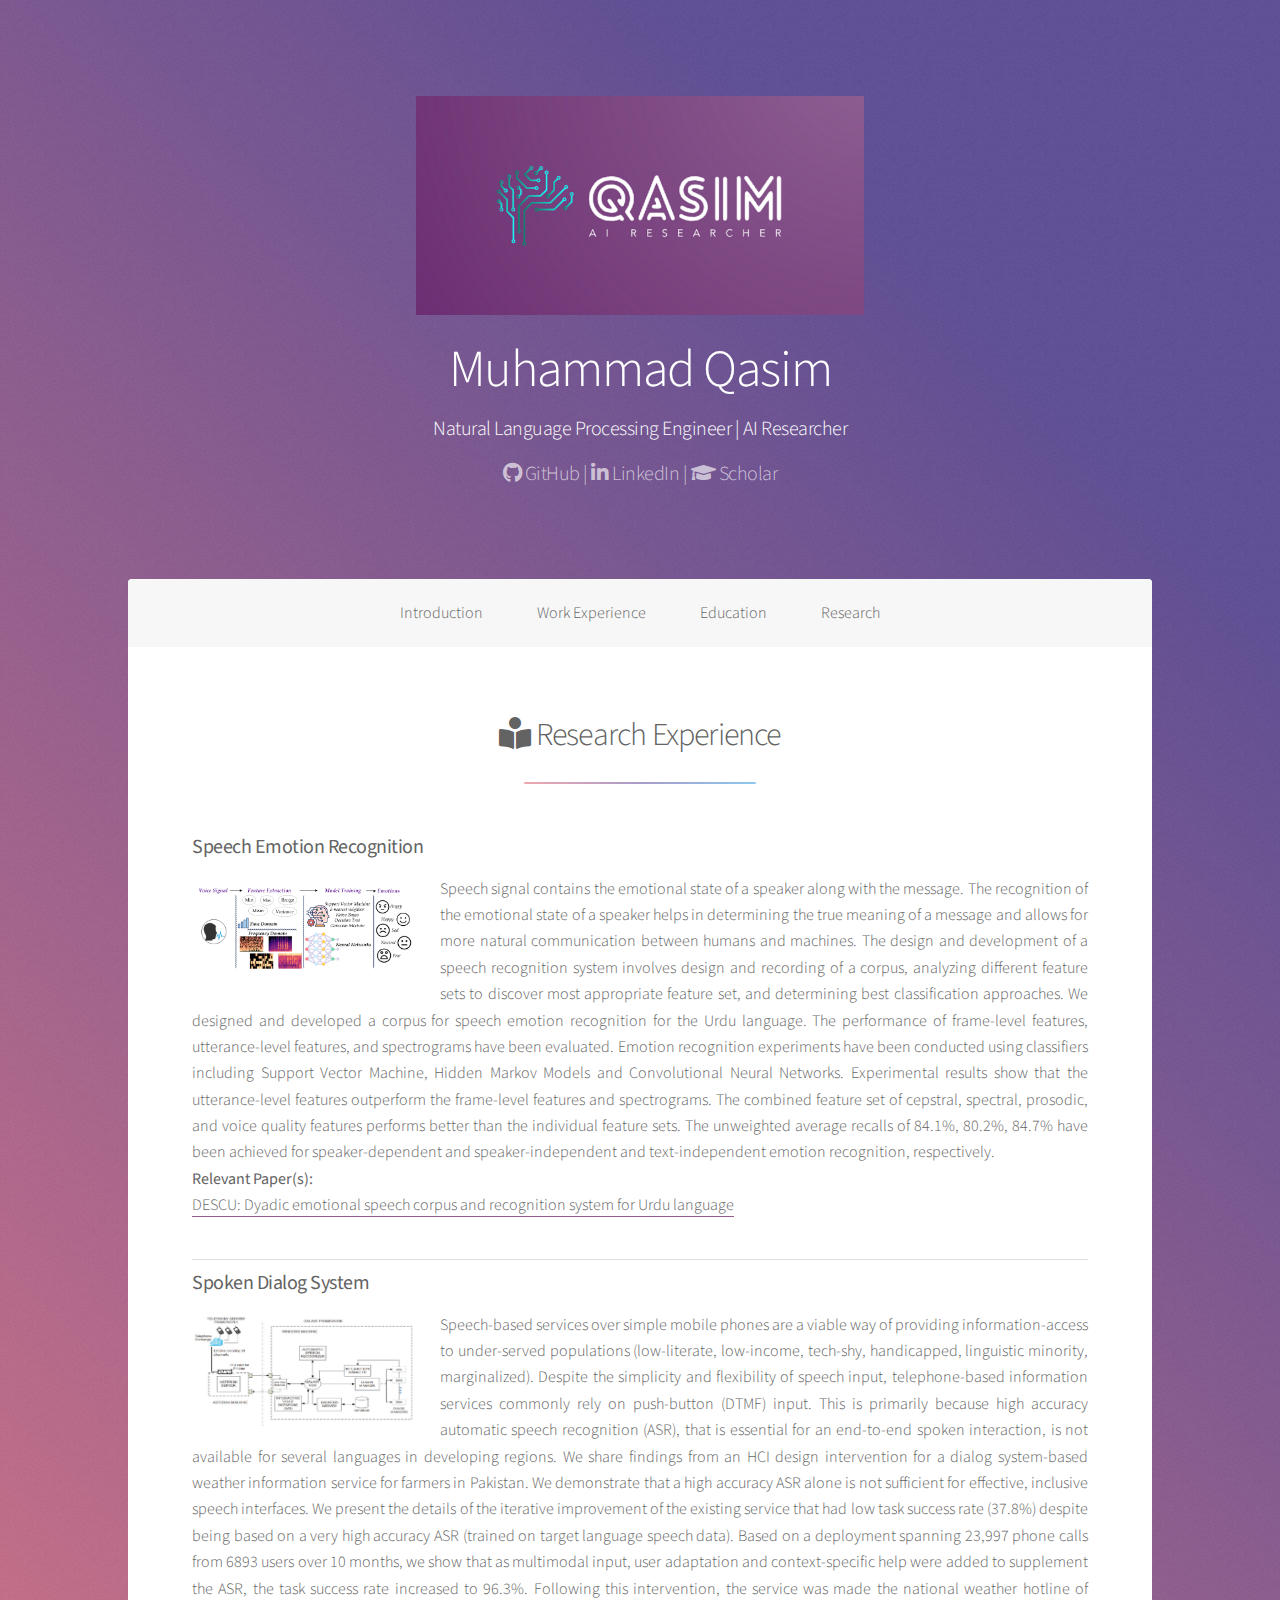
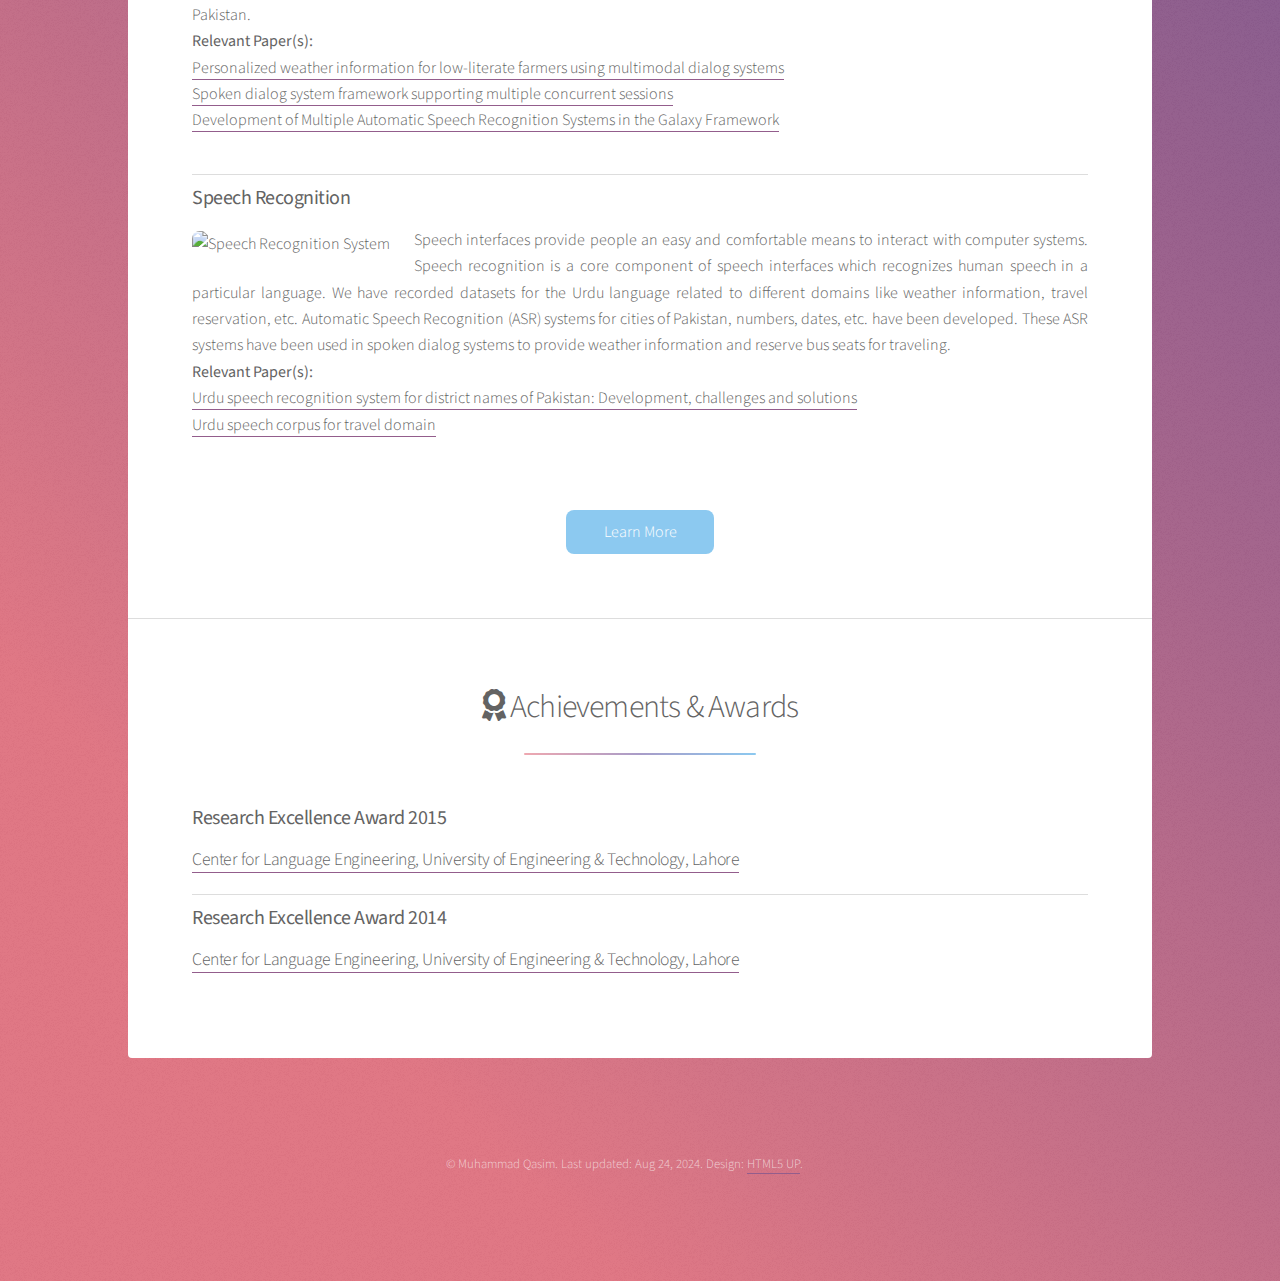
==== commit 71af355b: "updating links" ====
--- a/research.html
+++ b/research.html
@@ -48,8 +48,8 @@
 			<ul>
 				<li><a href="index.html#intro">Introduction</a></li>
 				<li><a href="index.html#work">Work Experience</a></li>
-				<li><a href="index.html#education" class="active">Education</a></li>
-				<li><a href="index.html#research" class="active">Research</a></li>
+				<li><a href="index.html#education">Education</a></li>
+				<li><a href="research.html">Research</a></li>
 			</ul>
 		</nav>
 
@@ -79,7 +79,7 @@
 							<br>
 							<b>Relevant Paper(s):</b>
 							<br>
-							<a href="https://www.sciencedirect.com/science/article/abs/pii/S0167639323000298">DESCU: Dyadic emotional speech corpus and recognition system for Urdu language</a>
+							<a href="https://www.sciencedirect.com/science/article/abs/pii/S0167639323000298"  target="_blank" >DESCU: Dyadic emotional speech corpus and recognition system for Urdu language</a>
 						</p>
 					</li>
 
@@ -101,11 +101,11 @@
 							</br>
 							<b>Relevant Paper(s):</b>
 							</br>
-							<a href="https://link.springer.com/article/10.1007/s10772-021-09806-2">Personalized weather information for low-literate farmers using multimodal dialog systems</a>
+							<a href="https://link.springer.com/article/10.1007/s10772-021-09806-2"  target="_blank" >Personalized weather information for low-literate farmers using multimodal dialog systems</a>
 							</br>
-							<a href="https://ieeexplore.ieee.org/document/7918995">Spoken dialog system framework supporting multiple concurrent sessions</a>
+							<a href="https://ieeexplore.ieee.org/document/7918995" target="_blank" >Spoken dialog system framework supporting multiple concurrent sessions</a>
 							</br>
-							<a href="https://www.cle.org.pk/Publication/papers/2015/DEVELOPMENT%20OF%20MULTIPLE%20AUTOMATIC%20SPEECH%20RECOGNITION%20SYSTEMS%20IN%20THE%20GALAXY%20FRAMEWORK.pdf">Development of Multiple Automatic Speech Recognition Systems in the Galaxy Framework</a>
+							<a href="https://www.cle.org.pk/Publication/papers/2015/DEVELOPMENT%20OF%20MULTIPLE%20AUTOMATIC%20SPEECH%20RECOGNITION%20SYSTEMS%20IN%20THE%20GALAXY%20FRAMEWORK.pdf" target="_blank" >Development of Multiple Automatic Speech Recognition Systems in the Galaxy Framework</a>
 					</p>
 					</li>
 
@@ -120,9 +120,9 @@
 							</br>
 							<b>Relevant Paper(s):</b>
 							</br>
-							<a href="https://ieeexplore.ieee.org/document/7918979">Urdu speech recognition system for district names of Pakistan: Development, challenges and solutions</a>
+							<a href="https://ieeexplore.ieee.org/document/7918979" target="_blank" >Urdu speech recognition system for district names of Pakistan: Development, challenges and solutions</a>
 							</br>
-							<a href="https://ieeexplore.ieee.org/document/7919018">Urdu speech corpus for travel domain</a>
+							<a href="https://ieeexplore.ieee.org/document/7919018" target="_blank" >Urdu speech corpus for travel domain</a>
 						</p>
 					</li>
 
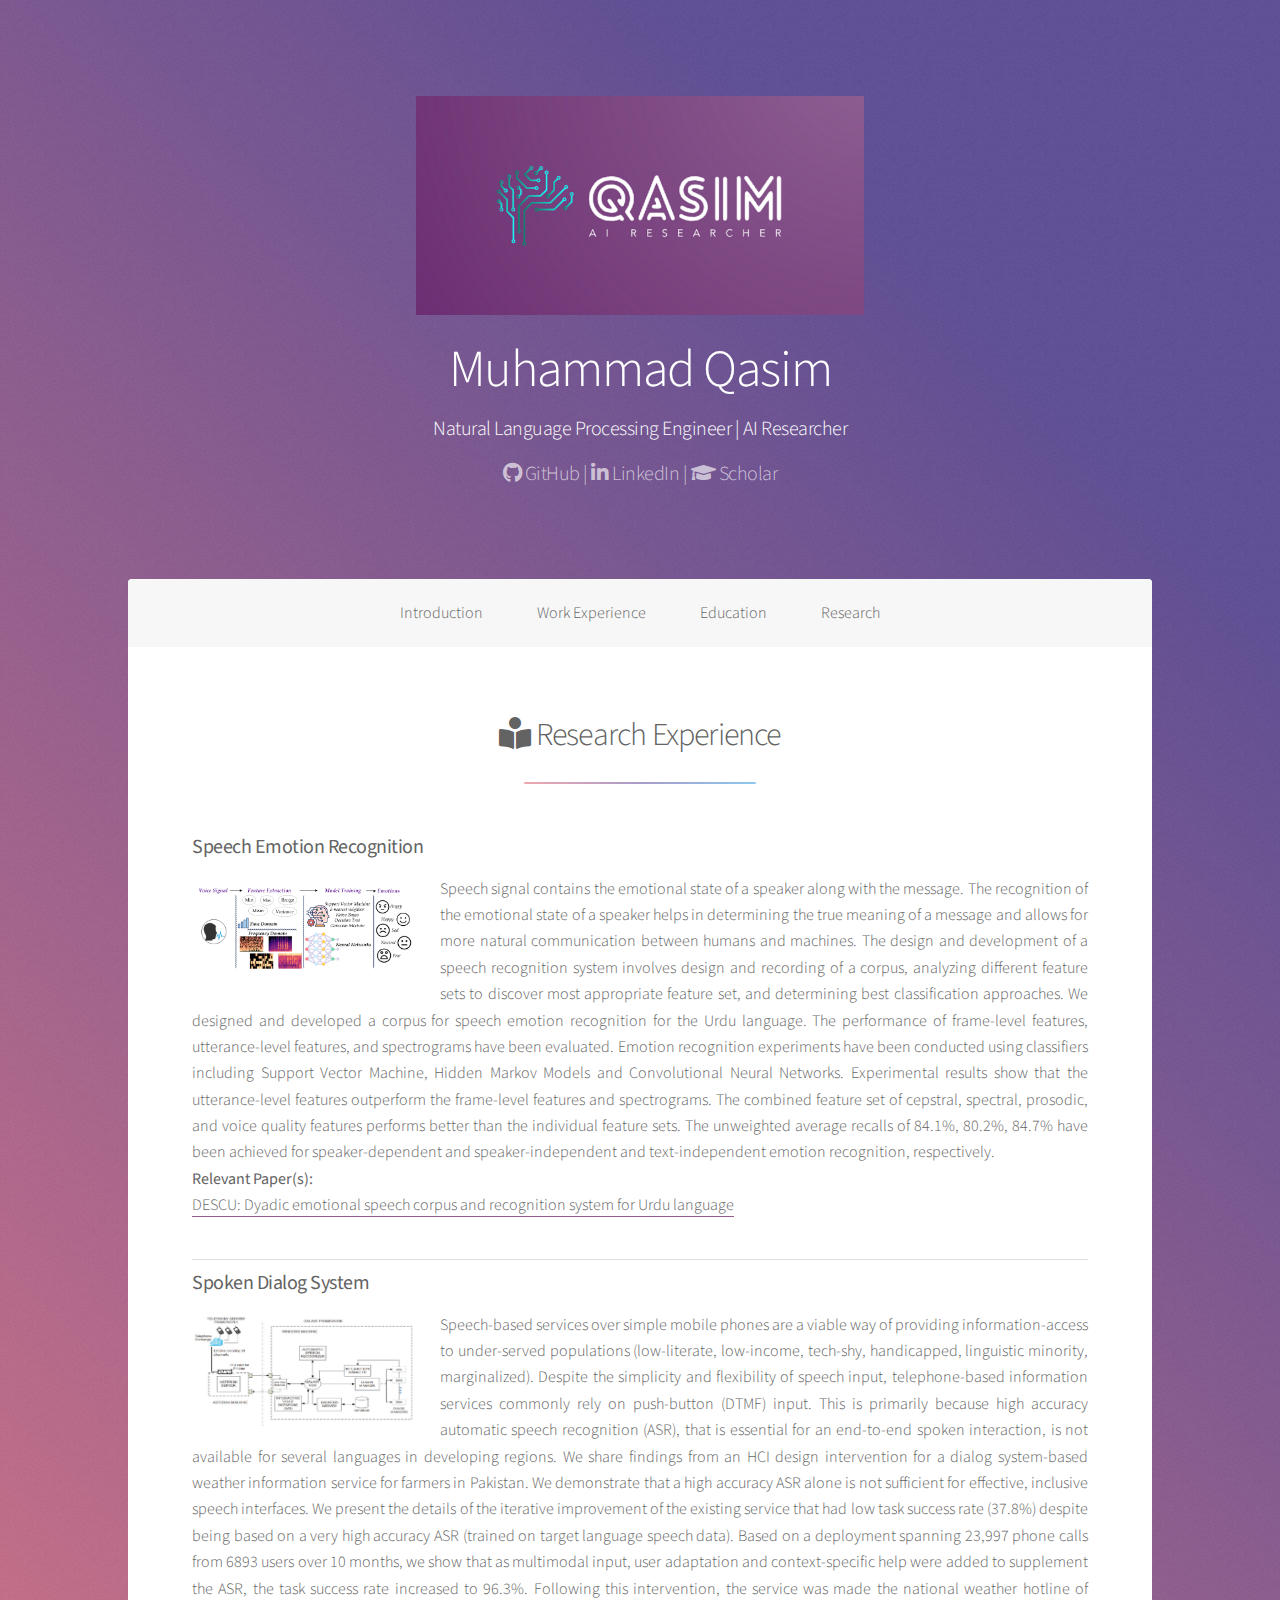
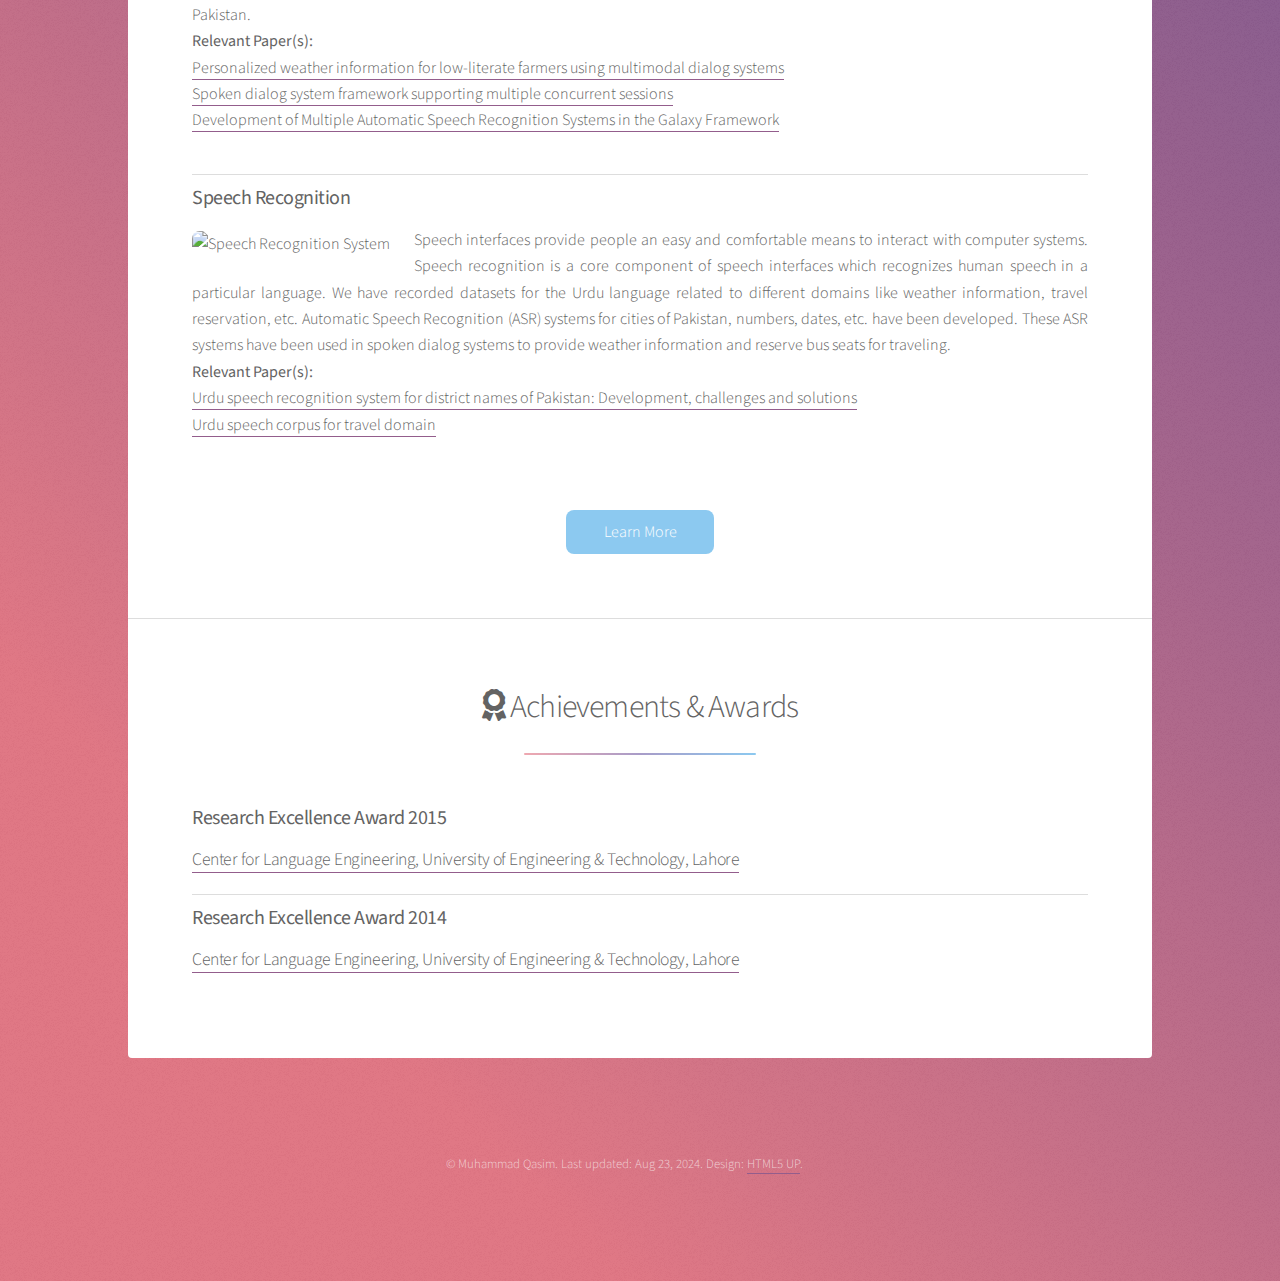
==== commit 9a33dfbb: "updating education and work sections" ====
--- a/research.html
+++ b/research.html
@@ -152,7 +152,7 @@
 
 		<!-- Footer -->
 		<footer id="footer">
-			<p class="copyright">&copy; Muhammad Qasim. Last updated: Aug 24, 2024. Design: <a href="https://html5up.net">HTML5 UP</a>.</p>
+			<p class="copyright">&copy; Muhammad Qasim. Last updated: Aug 23, 2024. Design: <a href="https://html5up.net">HTML5 UP</a>.</p>
 		</footer>
 
 	</div>
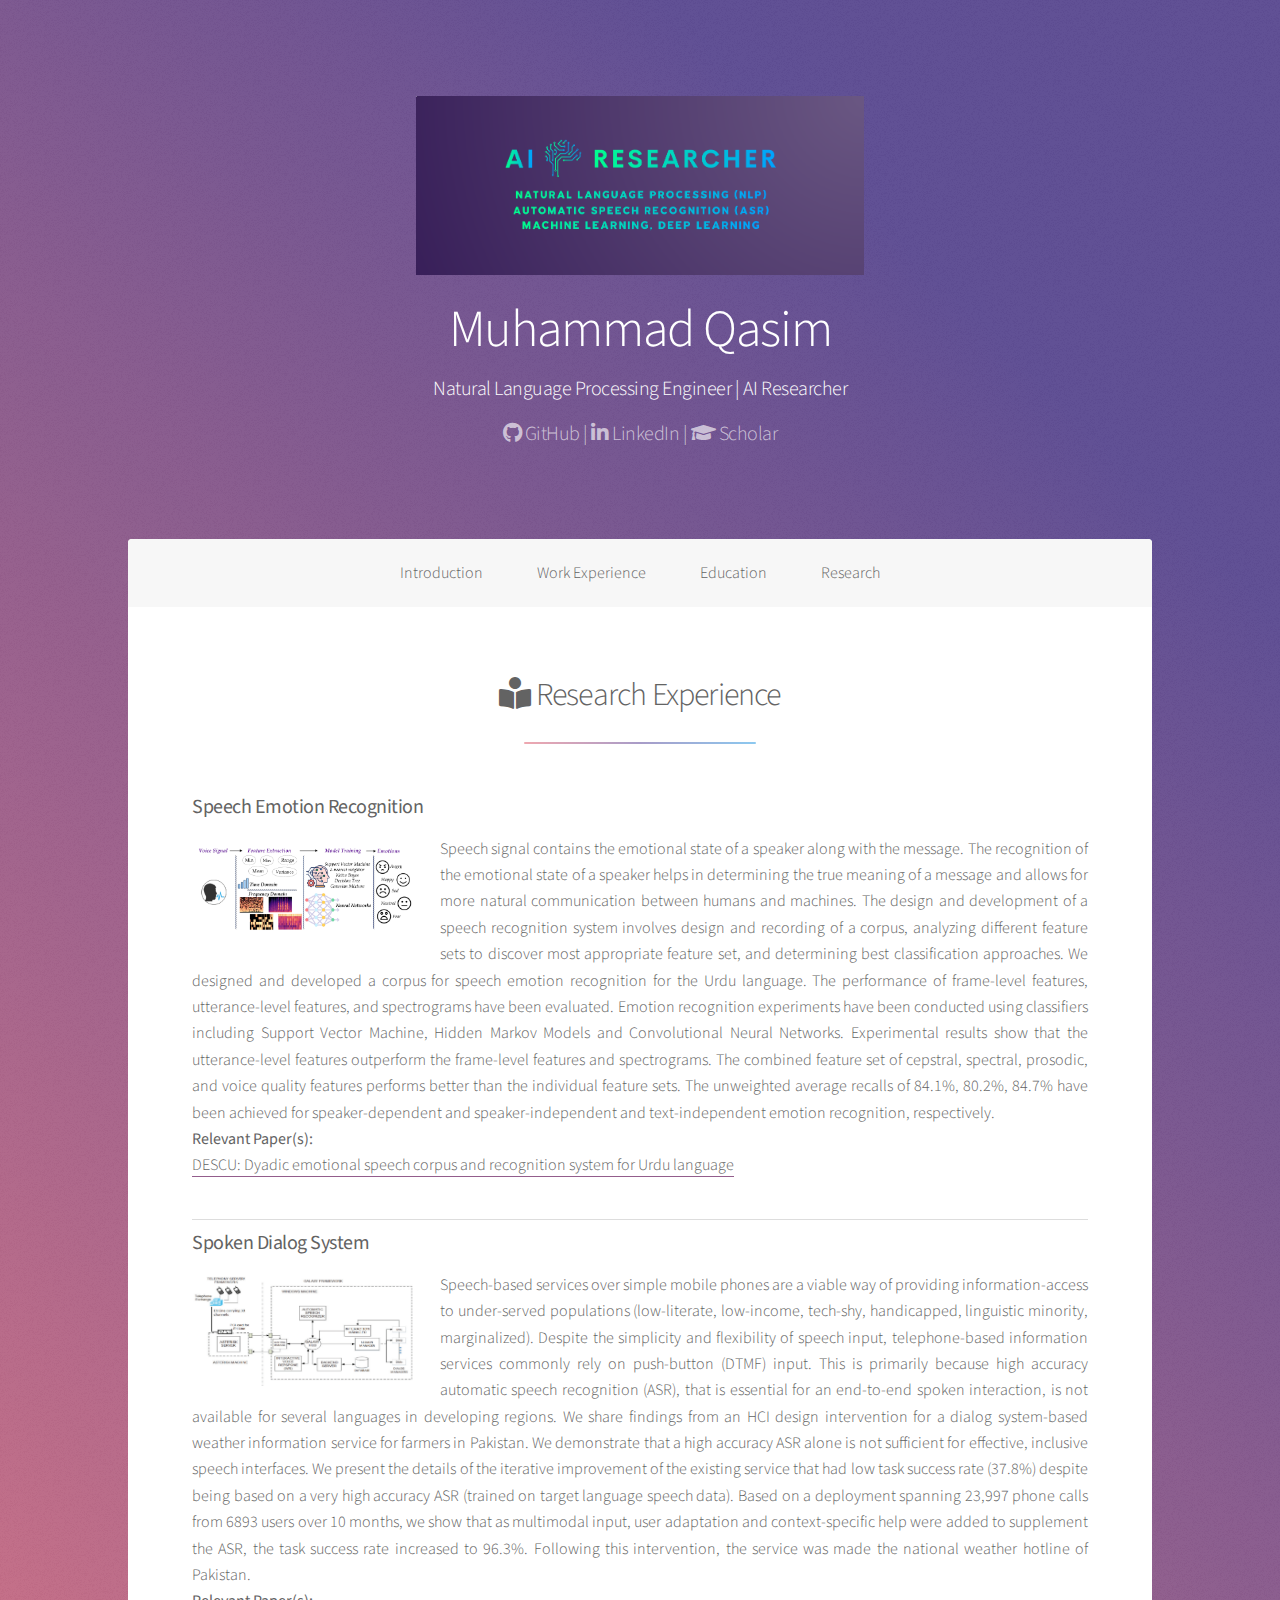
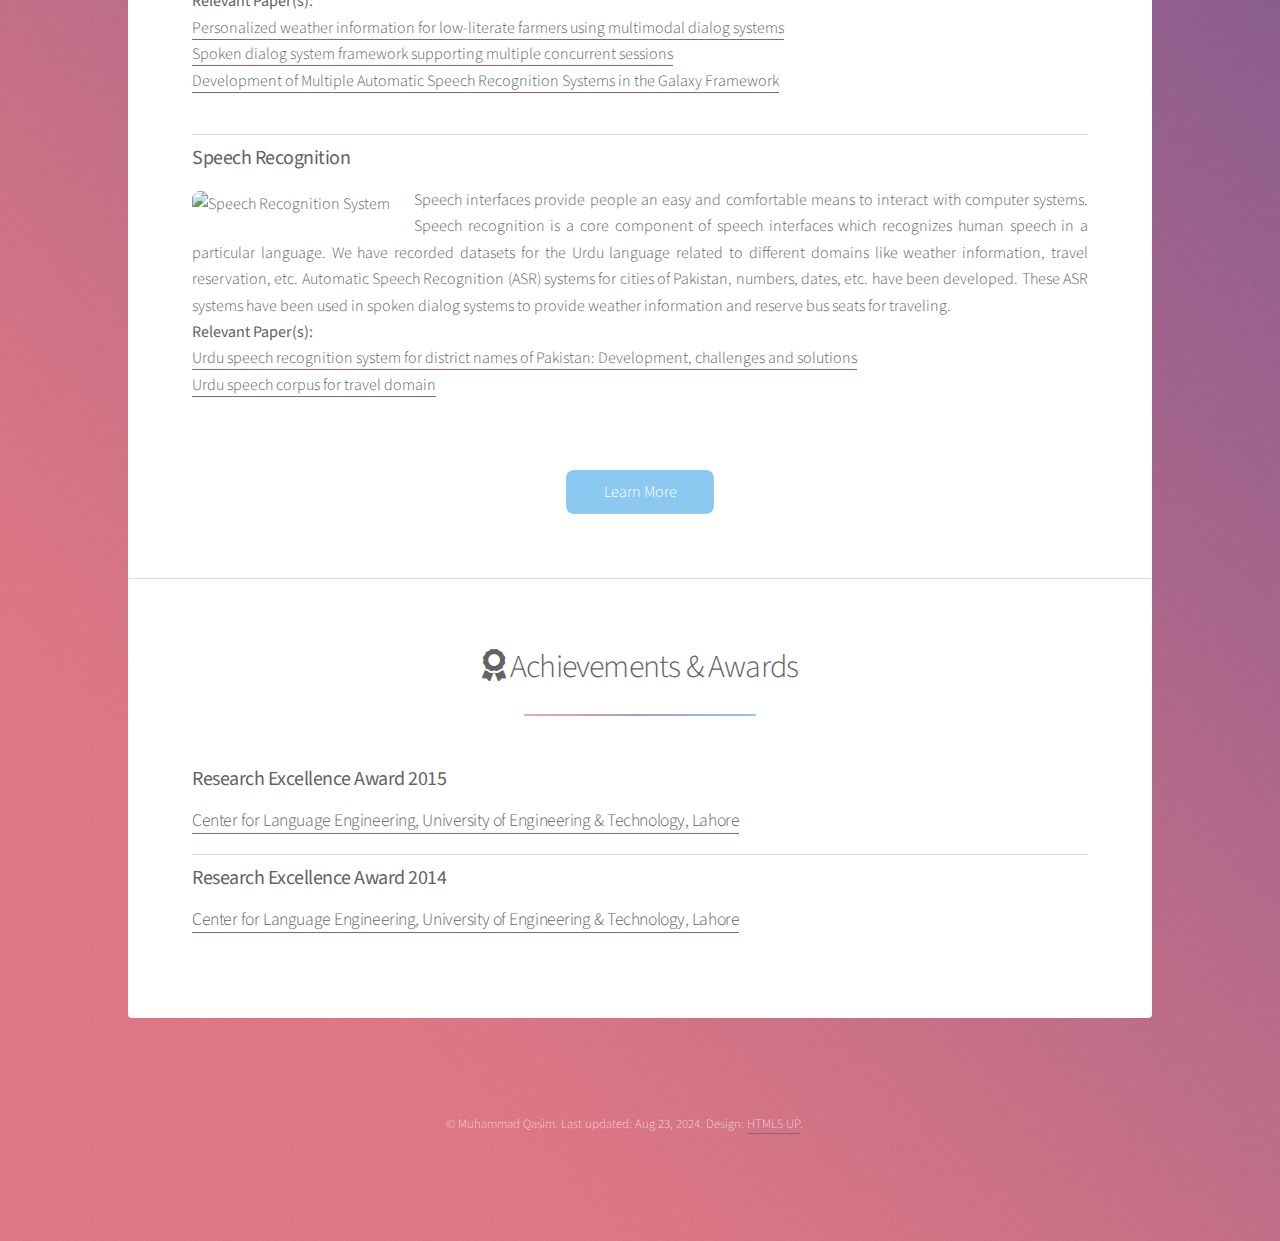
==== commit d4dec1bd: "updating banner" ====
--- a/research.html
+++ b/research.html
@@ -32,7 +32,7 @@
 
 		<!-- Header -->
 		<header id="header" class="alt">
-			<span class="logo"><img src="images/name-logo.png" alt="Qasim" /></span>
+			<span class="logo"><img src="images/research-banner.png" alt="Qasim" /></span>
 			<h1>Muhammad Qasim</h1>
 			<h3>Natural Language Processing Engineer | AI Researcher</h3>
 			<p>
